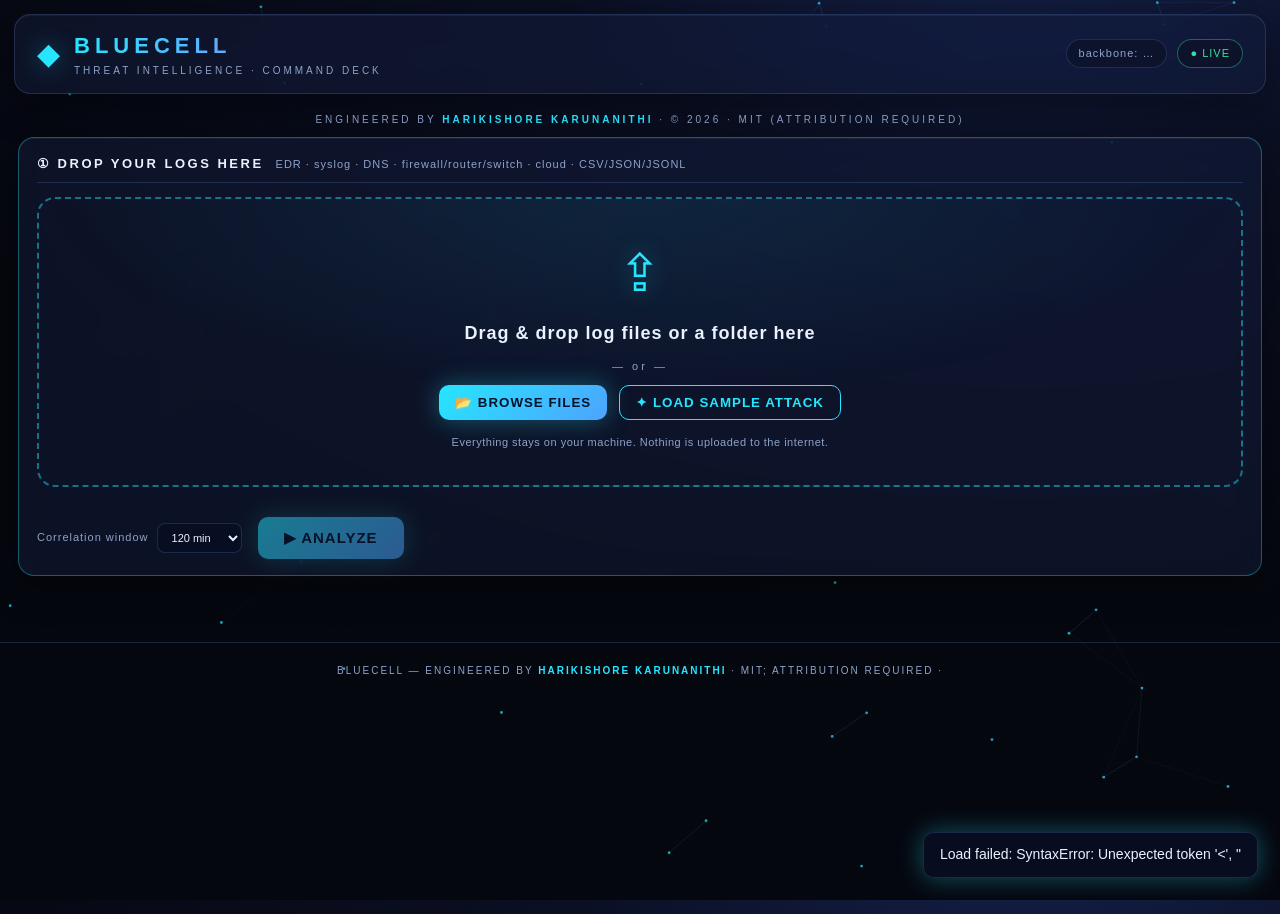
==== src/bluecell/web/static/index.html @ 3ede50a3 "v0.7.0 — storyline horizontal nav + surfaced LLM narrative Storyline left/right navigation (the tilt" ====
<!DOCTYPE html>
<!-- BlueCell dashboard — WATERMARK: BLUECELL::AUTHOR::Harikishore-Karunanithi
     Built by Harikishore Karunanithi. MIT — attribution required. -->
<html lang="en">
<head>
  <meta charset="utf-8" />
  <meta name="viewport" content="width=device-width, initial-scale=1" />
  <meta name="author" content="Harikishore Karunanithi" />
  <title>BlueCell — Threat Intelligence Command Deck</title>
  <link rel="stylesheet" href="styles.css" />
</head>
<body>
  <canvas id="bg"></canvas>
  <div class="scanlines"></div>

  <header class="topbar glass">
    <div class="brand">
      <span class="logo">◆</span>
      <div>
        <h1>BLUECELL</h1>
        <p class="tag">THREAT INTELLIGENCE · COMMAND DECK</p>
      </div>
    </div>
    <div class="head-right">
      <span id="backbone" class="pill">backbone: …</span>
      <span id="live" class="pill live">● LIVE</span>
    </div>
  </header>

  <div class="author-bar">
    ENGINEERED BY <strong>HARIKISHORE KARUNANITHI</strong> · © 2026 · MIT (ATTRIBUTION REQUIRED)
  </div>

  <main id="app">
    <!-- ===== STEP 1: LOG INTAKE (drop zone) ===== -->
    <section class="panel glass intake">
      <div class="panel-head">
        <h2>① DROP YOUR LOGS HERE</h2>
        <span class="sub">EDR · syslog · DNS · firewall/router/switch · cloud · CSV/JSON/JSONL</span>
      </div>
      <div id="dropzone" class="dropzone">
        <div class="dz-icon">⇪</div>
        <div class="dz-title">Drag &amp; drop log files or a folder here</div>
        <div class="dz-or">— or —</div>
        <div class="dz-actions">
          <button id="browse" class="btn">📂 BROWSE FILES</button>
          <button id="loadsample" class="btn ghost">✦ LOAD SAMPLE ATTACK</button>
        </div>
        <input id="filepick" type="file" multiple hidden
               accept=".json,.jsonl,.ndjson,.csv,.log,.txt,.syslog" />
        <div class="dz-hint">Everything stays on your machine. Nothing is uploaded to the internet.</div>
      </div>
      <div id="filelist" class="filelist"></div>
      <div class="intake-controls">
        <label class="ctl">Correlation window
          <select id="window">
            <option value="30">30 min</option>
            <option value="60">60 min</option>
            <option value="120" selected>120 min</option>
            <option value="360">6 hours</option>
            <option value="1440">24 hours</option>
          </select>
        </label>
        <button id="analyze" class="btn big" disabled>▶ ANALYZE</button>
        <span id="status" class="status"></span>
      </div>
    </section>

    <!-- results wrapper (hidden until first analysis) -->
    <div id="results">
      <section class="hero" id="hero"></section>

      <section class="panel glass pinpointer" id="pinpointer-panel">
        <div class="panel-head"><h2>◎ RCA PINPOINTER</h2><span class="sub">root-cause target lock</span></div>
        <div id="pinpointer" class="pin-body"></div>
      </section>

      <section class="panel glass summary" id="summary-panel">
        <div class="panel-head"><h2>📖 ATTACK SUMMARY</h2><span class="sub">how they got in · what they did</span></div>
        <div id="summary" class="summary-body"></div>
      </section>

      <section class="panel glass">
        <div class="panel-head">
          <h2>⧉ ATTACK STORYLINE · 3D KILL-CHAIN</h2>
          <span class="sub" id="story-sub"></span>
          <span class="stage-hint">🖱 click a phase for details · drag to rotate</span>
          <div class="stage-btns">
            <button id="stage-left" class="btn ghost tiny" title="scroll left">◀</button>
            <button id="stage-right" class="btn ghost tiny" title="scroll right">▶</button>
            <button id="resetview" class="btn ghost tiny">⟲ reset</button>
          </div>
        </div>
        <div class="stage-wrap" id="stage-wrap">
          <div id="stage" class="stage"></div>
        </div>
        <div id="stage-detail" class="stage-detail"></div>
      </section>

      <div class="grid">
        <section class="panel glass span-2">
          <div class="panel-head"><h2>✦ AGENT SWARM · CONSTELLATION</h2><span class="sub" id="swarm-sub"></span></div>
          <div class="swarm-wrap">
            <div id="orbit" class="orbit"></div>
            <div id="swarm-side" class="swarm-side"></div>
          </div>
        </section>
        <section class="panel glass">
          <div class="panel-head"><h2>▣ INCIDENTS</h2></div>
          <div id="incidents" class="incidents"></div>
        </section>
      </div>

      <div class="grid">
        <section class="panel glass">
          <div class="panel-head"><h2>⬡ INDICATORS OF COMPROMISE</h2></div>
          <div id="iocs"></div>
        </section>
        <section class="panel glass span-2">
          <div class="panel-head"><h2>◈ THREAT-HUNT CHECKLIST</h2></div>
          <div id="hunt"></div>
        </section>
      </div>

      <section class="panel glass">
        <div class="panel-head"><h2>⌬ THREAT INTEL REFERENCED</h2></div>
        <div id="intel"></div>
      </section>
    </div>
  </main>

  <footer class="foot">
    <!-- BLUECELL::AUTHOR::Harikishore-Karunanithi -->
    BLUECELL — ENGINEERED BY <strong>HARIKISHORE KARUNANITHI</strong> ·
    MIT; ATTRIBUTION REQUIRED · <span id="ver"></span>
  </footer>

  <div id="toast" class="toast hidden"></div>
  <script src="app.js"></script>
</body>
</html>
---- src/bluecell/web/static/styles.css ----
/* BlueCell — futuristic command deck
   WATERMARK: BLUECELL::AUTHOR::Harikishore-Karunanithi
   Built by Harikishore Karunanithi. MIT — attribution required. */
:root {
  --bg: #05070f; --bg2: #0a0f22;
  --glass: rgba(20, 28, 54, 0.55); --glass-brd: rgba(120, 170, 255, 0.18);
  --ink: #eaf2ff; --muted: #8ea3c9;
  --cyan: #26e6ff; --blue: #4da3ff; --violet: #a06bff; --pink: #ff5cc8;
  --crit: #ff4d6d; --high: #ff9f43; --med: #ffd34e; --low: #35e0a1;
  --glow: 0 0 24px rgba(38, 230, 255, .35);
}
* { box-sizing: border-box; }
html, body { margin: 0; height: 100%; }
body {
  background: radial-gradient(1200px 700px at 80% -10%, #16224d 0%, var(--bg2) 40%, var(--bg) 100%);
  color: var(--ink); font: 14px/1.55 "SF Mono", "JetBrains Mono", ui-monospace, "Segoe UI", Roboto, sans-serif;
  min-height: 100%; overflow-x: hidden;
}
#bg { position: fixed; inset: 0; z-index: 0; display: block; }
.scanlines { position: fixed; inset: 0; z-index: 1; pointer-events: none;
  background: repeating-linear-gradient(180deg, rgba(255,255,255,.015) 0 1px, transparent 1px 3px);
  mix-blend-mode: overlay; }
header, main, footer, .author-bar { position: relative; z-index: 2; }

.glass {
  background: var(--glass); border: 1px solid var(--glass-brd);
  border-radius: 16px; backdrop-filter: blur(14px) saturate(140%);
  -webkit-backdrop-filter: blur(14px) saturate(140%);
  box-shadow: 0 8px 40px rgba(0,0,0,.45), inset 0 1px 0 rgba(255,255,255,.05);
}
h1, h2 { margin: 0; }

/* ---- top bar ---- */
.topbar { display: flex; align-items: center; justify-content: space-between;
  padding: 14px 22px; margin: 14px; border-radius: 16px; }
.brand { display: flex; align-items: center; gap: 14px; }
.logo { color: var(--cyan); font-size: 30px; text-shadow: var(--glow);
  animation: spin 12s linear infinite; }
@keyframes spin { to { transform: rotate(360deg); } }
.topbar h1 { font-size: 22px; letter-spacing: 5px;
  background: linear-gradient(90deg, var(--cyan), var(--violet));
  -webkit-background-clip: text; background-clip: text; color: transparent; }
.tag { margin: 0; color: var(--muted); font-size: 10px; letter-spacing: 3px; }
.head-right { display: flex; align-items: center; gap: 10px; }
.pill { background: rgba(10,16,36,.6); border: 1px solid var(--glass-brd);
  color: var(--muted); padding: 5px 12px; border-radius: 999px; font-size: 11px; letter-spacing: 1px; }
.pill.live { color: var(--low); border-color: rgba(53,224,161,.4); }
.pill.live::first-letter { animation: blink 1.4s steps(2) infinite; }
@keyframes blink { 50% { opacity: .25; } }
.btn { background: linear-gradient(135deg, var(--cyan), var(--blue));
  color: #04122b; border: 0; border-radius: 10px; padding: 9px 16px;
  font-weight: 700; letter-spacing: 1px; cursor: pointer; box-shadow: var(--glow); }
.btn:hover { filter: brightness(1.12); transform: translateY(-1px); }
.btn:disabled { opacity: .5; cursor: wait; }

.author-bar { text-align: center; color: var(--muted); font-size: 10px;
  letter-spacing: 3px; padding: 4px 0 2px; }
.author-bar strong { color: var(--cyan); }

main { padding: 8px 18px 48px; max-width: 1340px; margin: 0 auto; }

/* ---- log intake / drop zone ---- */
.intake { border-color: rgba(38,230,255,.35); }
.dropzone { position: relative; border: 2px dashed rgba(38,230,255,.45); border-radius: 18px;
  padding: 34px 20px; text-align: center; transition: .2s;
  background: radial-gradient(600px 200px at 50% 0%, rgba(38,230,255,.08), transparent); cursor: pointer; }
.dropzone.drag { border-color: var(--cyan); background: rgba(38,230,255,.12);
  box-shadow: inset 0 0 40px rgba(38,230,255,.2), var(--glow); transform: scale(1.005); }
.dz-icon { font-size: 52px; color: var(--cyan); text-shadow: var(--glow); animation: bob 2.4s ease-in-out infinite; }
@keyframes bob { 50% { transform: translateY(-8px); } }
.dz-title { font-size: 18px; font-weight: 700; letter-spacing: 1px; margin-top: 6px; }
.dz-or { color: var(--muted); font-size: 11px; letter-spacing: 3px; margin: 10px 0; }
.dz-actions { display: flex; gap: 12px; justify-content: center; flex-wrap: wrap; }
.dz-hint { color: var(--muted); font-size: 11px; margin-top: 14px; letter-spacing: .5px; }
.btn.ghost { background: transparent; color: var(--cyan); border: 1px solid var(--cyan); box-shadow: none; }
.btn.ghost:hover { background: rgba(38,230,255,.12); }
.btn.big { font-size: 15px; padding: 12px 26px; }
.btn.tiny { font-size: 10px; padding: 4px 10px; }
.filelist { display: flex; flex-wrap: wrap; gap: 8px; margin-top: 14px; }
.fchip { display: flex; align-items: center; gap: 8px; font-size: 11.5px;
  background: rgba(8,14,34,.6); border: 1px solid var(--glass-brd); border-radius: 999px; padding: 5px 12px; }
.fchip .x { cursor: pointer; color: var(--crit); font-weight: 800; }
.fchip .sz { color: var(--muted); }
.intake-controls { display: flex; align-items: center; gap: 16px; margin-top: 16px; flex-wrap: wrap; }
.ctl { color: var(--muted); font-size: 11px; letter-spacing: 1px; display: flex; align-items: center; gap: 8px; }
.ctl select { background: rgba(8,14,34,.8); color: var(--ink); border: 1px solid var(--glass-brd);
  border-radius: 8px; padding: 7px 10px; font: inherit; }
.status { color: var(--cyan); font-size: 12px; }
#results { display: none; }
#results.show { display: block; animation: fadein .5s; }
@keyframes fadein { from { opacity: 0; transform: translateY(10px); } }
.stage-hint { color: var(--muted); font-size: 10px; letter-spacing: 1px; margin-left: auto; }
.stage-btns { display: flex; gap: 6px; }
/* Reserve room on the right so the last phase is never clipped; smooth scroll. */
.stage-wrap { scroll-behavior: smooth; }
.stage { padding-right: 120px; }
.spinner { display: inline-block; width: 14px; height: 14px; border: 2px solid rgba(38,230,255,.3);
  border-top-color: var(--cyan); border-radius: 50%; animation: spin .8s linear infinite; vertical-align: middle; }

/* ---- hero metrics ---- */
.hero { display: grid; grid-template-columns: repeat(4, 1fr); gap: 16px; margin: 12px 0 18px; }
.metric { position: relative; padding: 18px 18px 16px; border-radius: 16px; overflow: hidden;
  background: var(--glass); border: 1px solid var(--glass-brd);
  backdrop-filter: blur(14px); box-shadow: 0 8px 40px rgba(0,0,0,.45); }
.metric::before { content: ""; position: absolute; inset: 0 0 auto 0; height: 2px;
  background: linear-gradient(90deg, transparent, var(--cyan), transparent); opacity: .8; }
.metric .mval { font-size: 40px; font-weight: 800; letter-spacing: 1px;
  text-shadow: 0 0 20px rgba(38,230,255,.35); }
.metric .mlbl { color: var(--muted); font-size: 10px; letter-spacing: 2.5px; text-transform: uppercase; }
.metric .munit { font-size: 15px; color: var(--muted); margin-left: 4px; }
.metric.v .mval { color: var(--violet); text-shadow: 0 0 20px rgba(160,107,255,.4); }
.metric.p .mval { color: var(--pink); text-shadow: 0 0 20px rgba(255,92,200,.4); }
.metric.g .mval { color: var(--low); text-shadow: 0 0 20px rgba(53,224,161,.4); }
.spark { position: absolute; right: 12px; bottom: 10px; opacity: .5; }

/* ---- panels ---- */
.panel { padding: 16px 18px; margin-bottom: 18px; }
.panel-head { display: flex; align-items: baseline; gap: 12px; margin-bottom: 14px;
  border-bottom: 1px solid var(--glass-brd); padding-bottom: 8px; }
.panel-head h2 { font-size: 13px; letter-spacing: 2.5px; color: var(--ink); }
.panel-head .sub { color: var(--muted); font-size: 11px; letter-spacing: 1px; }
.grid { display: grid; grid-template-columns: repeat(3, 1fr); gap: 18px; }
.span-2 { grid-column: span 2; }

/* ---- RCA pinpointer ---- */
.pinpointer { border-color: rgba(255,77,109,.35); }
.pin-body { display: grid; grid-template-columns: 150px 1fr; gap: 18px; align-items: center; }
.crosshair { position: relative; width: 150px; height: 150px; margin: auto; }
.crosshair .ring { position: absolute; inset: 0; border-radius: 50%;
  border: 1px solid rgba(255,77,109,.4); }
.crosshair .r2 { inset: 22px; border-color: rgba(255,159,67,.4); animation: pulse 2.4s ease-in-out infinite; }
.crosshair .r3 { inset: 46px; border-color: rgba(38,230,255,.5); }
.crosshair .dot { position: absolute; inset: 50% auto auto 50%; width: 14px; height: 14px;
  margin: -7px 0 0 -7px; border-radius: 50%; background: var(--crit); box-shadow: 0 0 18px var(--crit); }
.crosshair .cross { position: absolute; background: rgba(255,77,109,.5); }
.crosshair .cx { left: 0; right: 0; top: 50%; height: 1px; }
.crosshair .cy { top: 0; bottom: 0; left: 50%; width: 1px; }
.crosshair .sweep { position: absolute; inset: 0; border-radius: 50%;
  background: conic-gradient(from 0deg, transparent 0 300deg, rgba(38,230,255,.35) 360deg);
  animation: spin 3.2s linear infinite; }
@keyframes pulse { 50% { transform: scale(1.08); opacity: .6; } }
.pin-info .pin-title { font-size: 16px; font-weight: 700; }
.pin-row { margin: 6px 0; font-size: 12.5px; }
.pin-row .k { color: var(--muted); letter-spacing: 1px; margin-right: 6px; }
.pin-target { color: var(--cyan); }
.pin-obj { color: var(--crit); font-weight: 700; }

/* ---- 3D storyline stage ---- */
.stage-wrap { perspective: 1500px; perspective-origin: 50% 40%; padding: 26px 0 30px;
  overflow-x: auto; overflow-y: hidden; cursor: grab; }
.stage-wrap.grabbing { cursor: grabbing; }
.stage { transform-style: preserve-3d;
  transform: rotateX(var(--rx, 26deg)) rotateZ(var(--rz, 0deg));
  display: flex; gap: 34px; padding: 26px 50px; min-width: max-content;
  justify-content: flex-start; will-change: transform; }
.layer { cursor: pointer; }
.layer.active { outline: 2px solid var(--cyan); box-shadow: 0 30px 40px rgba(0,0,0,.5), var(--glow); }
.beam { position: relative; }
.beam::after { content: "▶"; position: absolute; top: -8px; left: 4px; color: var(--cyan);
  font-size: 12px; text-shadow: var(--glow); }
.stage-detail { margin-top: 6px; }
.detail-card { border: 1px solid var(--cyan); border-radius: 12px; padding: 14px 16px;
  background: rgba(6,14,40,.7); animation: fadein .3s; }
.detail-card h3 { margin: 0 0 4px; font-size: 14px; color: var(--cyan); letter-spacing: 1px; }
.detail-card .dt-tech { display: inline-block; margin: 4px 6px 4px 0; font-size: 11px;
  padding: 2px 8px; border-radius: 6px; background: rgba(38,230,255,.12); border: 1px solid var(--glass-brd); }
.detail-card .evline { font-family: ui-monospace, monospace; font-size: 11.5px; color: #b8c7e8;
  padding: 4px 8px; border-bottom: 1px dashed var(--glass-brd); word-break: break-all; }
.detail-hint { color: var(--muted); font-size: 12px; font-style: italic; padding: 6px 2px; }

/* ---- attack summary ---- */
.summary { border-color: rgba(160,107,255,.35); }
.summary-body { display: grid; grid-template-columns: 1fr 1.4fr; gap: 18px; }
.sum-block h3 { margin: 0 0 8px; font-size: 12px; letter-spacing: 2px; color: var(--violet); }
.sum-in { font-size: 13px; line-height: 1.7; color: var(--ink);
  background: rgba(6,14,40,.5); border: 1px solid var(--glass-brd); border-radius: 10px; padding: 12px; }
.sum-steps { list-style: none; margin: 0; padding: 0; counter-reset: s; }
.sum-steps li { position: relative; padding: 9px 12px 9px 14px; margin-bottom: 8px; font-size: 13px;
  background: rgba(6,14,40,.5); border-left: 3px solid var(--violet); border-radius: 0 10px 10px 0; }
.sum-obj { margin-top: 10px; font-size: 13px; }
.sum-obj b { color: var(--crit); }
.narrative { grid-column: 1 / -1; margin-top: 4px; }
.narrative h3 { margin: 0 0 8px; font-size: 12px; letter-spacing: 2px; color: var(--cyan); }
.narrative .badge { font-size: 10px; letter-spacing: 1px; padding: 2px 8px; border-radius: 999px;
  margin-left: 8px; vertical-align: middle; }
.narrative .badge.ai { background: linear-gradient(135deg, var(--cyan), var(--violet)); color: #04122b; font-weight: 700; }
.narrative .badge.rule { background: rgba(142,163,201,.2); color: var(--muted); border: 1px solid var(--glass-brd); }
.narrative .ntext { white-space: pre-wrap; font-size: 13px; line-height: 1.7; color: #dbe6ff;
  background: rgba(6,14,40,.5); border: 1px solid var(--glass-brd); border-left: 3px solid var(--cyan);
  border-radius: 0 10px 10px 0; padding: 12px 14px; }
@media (max-width: 1000px) { .summary-body { grid-template-columns: 1fr; } }
.layer { position: relative; width: 210px; min-height: 120px; border-radius: 14px;
  transform-style: preserve-3d; padding: 14px; color: var(--ink);
  background: linear-gradient(135deg, rgba(38,230,255,.10), rgba(160,107,255,.10));
  border: 1px solid var(--glass-brd); box-shadow: 0 30px 40px rgba(0,0,0,.5);
  animation: rise .7s backwards; }
@keyframes rise { from { opacity: 0; transform: translateZ(-60px); } }
.layer::after { /* extruded base for 3D depth */
  content: ""; position: absolute; inset: 0; border-radius: 14px; z-index: -1;
  transform: translateZ(-18px); background: rgba(8,12,28,.9); border: 1px solid rgba(120,170,255,.12); }
.layer .tnum { position: absolute; top: -14px; left: -14px; width: 30px; height: 30px;
  border-radius: 50%; display: grid; place-items: center; font-weight: 800;
  background: linear-gradient(135deg, var(--cyan), var(--violet)); color: #04122b; box-shadow: var(--glow); }
.layer .tac { font-size: 12px; letter-spacing: 1.5px; text-transform: uppercase;
  color: var(--cyan); font-weight: 700; }
.layer .tt { color: var(--muted); font-size: 11px; margin-top: 4px; }
.layer .techs { display: flex; flex-wrap: wrap; gap: 5px; margin-top: 8px; }
.layer .tech { font-size: 10px; padding: 2px 7px; border-radius: 6px;
  background: rgba(6,14,40,.7); border: 1px solid var(--glass-brd); color: var(--blue); }
.layer.sev-impact { border-color: rgba(255,77,109,.6); background: linear-gradient(135deg, rgba(255,77,109,.18), rgba(160,107,255,.10)); }
.layer.sev-cc { border-color: rgba(160,107,255,.55); }
.beam { align-self: center; width: 26px; height: 3px; flex: 0 0 auto;
  background: linear-gradient(90deg, var(--cyan), var(--violet)); box-shadow: var(--glow);
  transform: translateZ(6px); }

/* ---- swarm orbit ---- */
.swarm-wrap { display: grid; grid-template-columns: 340px 1fr; gap: 18px; align-items: center; }
.orbit { position: relative; width: 340px; height: 340px; margin: auto; }
.orbit .core { position: absolute; inset: 50% auto auto 50%; width: 64px; height: 64px;
  margin: -32px 0 0 -32px; border-radius: 50%; display: grid; place-items: center;
  background: radial-gradient(circle, var(--cyan), var(--blue)); color: #04122b;
  font-weight: 800; font-size: 11px; text-align: center; box-shadow: 0 0 40px var(--cyan); z-index: 3; }
.ringpath { position: absolute; inset: 0; border-radius: 50%; border: 1px dashed rgba(120,170,255,.18); }
.ringpath.t1 { inset: 6px; } .ringpath.t2 { inset: 66px; } .ringpath.t3 { inset: 118px; }
.node { position: absolute; width: 40px; height: 40px; margin: -20px 0 0 -20px;
  border-radius: 12px; display: grid; place-items: center; font-size: 9px; font-weight: 700;
  background: var(--glass); border: 1px solid var(--glass-brd); color: var(--ink);
  box-shadow: 0 4px 16px rgba(0,0,0,.5); }
.node.t1 { border-color: rgba(53,224,161,.5); color: var(--low); }
.node.t2 { border-color: rgba(38,230,255,.6); color: var(--cyan); }
.node.t3 { border-color: rgba(160,107,255,.6); color: var(--violet); }
.node .tip { display: none; position: absolute; bottom: 44px; left: 50%; transform: translateX(-50%);
  white-space: nowrap; background: #06122b; border: 1px solid var(--glass-brd); color: var(--ink);
  padding: 3px 8px; border-radius: 6px; font-size: 10px; z-index: 5; }
.node:hover .tip { display: block; }
.orbit .spin1 { animation: orbit 40s linear infinite; }
.orbit .spin2 { animation: orbit 60s linear infinite reverse; }
@keyframes orbit { to { transform: rotate(360deg); } }
.swarm-side .cons { padding: 8px 10px; border-radius: 10px; margin-bottom: 8px;
  background: rgba(8,14,34,.5); border: 1px solid var(--glass-brd); font-size: 12px; }
.cons .ok { color: var(--low); font-weight: 700; } .cons .no { color: var(--muted); }
.spec { font-size: 12px; padding: 6px 0; border-bottom: 1px dashed var(--glass-brd); }
.spec b { color: var(--ink); } .spec .who { color: var(--violet); }

/* ---- incidents / tables / hunt ---- */
.incident { border: 1px solid var(--glass-brd); border-radius: 12px; padding: 12px;
  margin-bottom: 12px; background: rgba(8,14,34,.45); }
.incident .row { display: flex; align-items: center; justify-content: space-between; gap: 10px; }
.incident .id { font-weight: 700; letter-spacing: 1px; }
.sev { padding: 3px 10px; border-radius: 999px; font-size: 10px; font-weight: 800; color: #06101f; letter-spacing: 1px; }
.sev.critical { background: var(--crit); box-shadow: 0 0 16px rgba(255,77,109,.6); }
.sev.high { background: var(--high); } .sev.medium { background: var(--med); } .sev.low { background: var(--low); }
.scorebar { height: 8px; background: rgba(6,14,40,.7); border-radius: 999px; overflow: hidden; margin: 9px 0; }
.scorebar > i { display: block; height: 100%; width: 0; transition: width 1.1s cubic-bezier(.2,.8,.2,1);
  background: linear-gradient(90deg, var(--low), var(--med), var(--high), var(--crit)); box-shadow: var(--glow); }
.meta-line { color: var(--muted); font-size: 11.5px; }
.story { white-space: pre-wrap; background: rgba(6,14,40,.6); border: 1px solid var(--glass-brd);
  border-radius: 10px; padding: 10px; margin-top: 8px; font-size: 12px; color: #cdd8ee; max-height: 220px; overflow: auto; }
table { width: 100%; border-collapse: collapse; font-size: 12px; }
th, td { text-align: left; padding: 6px 8px; border-bottom: 1px solid var(--glass-brd); }
th { color: var(--muted); font-size: 10px; letter-spacing: 1px; text-transform: uppercase; }
.flag { color: var(--crit); font-weight: 800; }
code { background: rgba(6,14,40,.7); padding: 1px 6px; border-radius: 5px; color: var(--cyan); word-break: break-all; }
.hunt-item { border-left: 3px solid var(--glass-brd); padding: 7px 12px; margin-bottom: 9px;
  background: rgba(8,14,34,.5); border-radius: 0 10px 10px 0; }
.hunt-item.critical { border-color: var(--crit); box-shadow: -8px 0 20px -12px var(--crit); }
.hunt-item.high { border-color: var(--high); } .hunt-item.medium { border-color: var(--med); } .hunt-item.low { border-color: var(--low); }
.hunt-item .p { font-size: 10px; font-weight: 800; letter-spacing: 1px; text-transform: uppercase; color: var(--muted); }
.empty { color: var(--muted); font-style: italic; }

.foot { color: var(--muted); font-size: 10px; letter-spacing: 2px; text-align: center;
  padding: 20px; border-top: 1px solid var(--glass-brd); }
.foot strong { color: var(--cyan); }
.toast { position: fixed; bottom: 22px; right: 22px; z-index: 20; background: rgba(8,14,34,.9);
  border: 1px solid var(--glass-brd); padding: 11px 16px; border-radius: 10px; box-shadow: var(--glow); }
.hidden { display: none; }

@media (max-width: 1000px) {
  .hero { grid-template-columns: repeat(2, 1fr); }
  .grid { grid-template-columns: 1fr; } .span-2 { grid-column: auto; }
  .swarm-wrap { grid-template-columns: 1fr; } .pin-body { grid-template-columns: 1fr; }
  .stage { transform: rotateX(30deg) rotateZ(-18deg); }
}
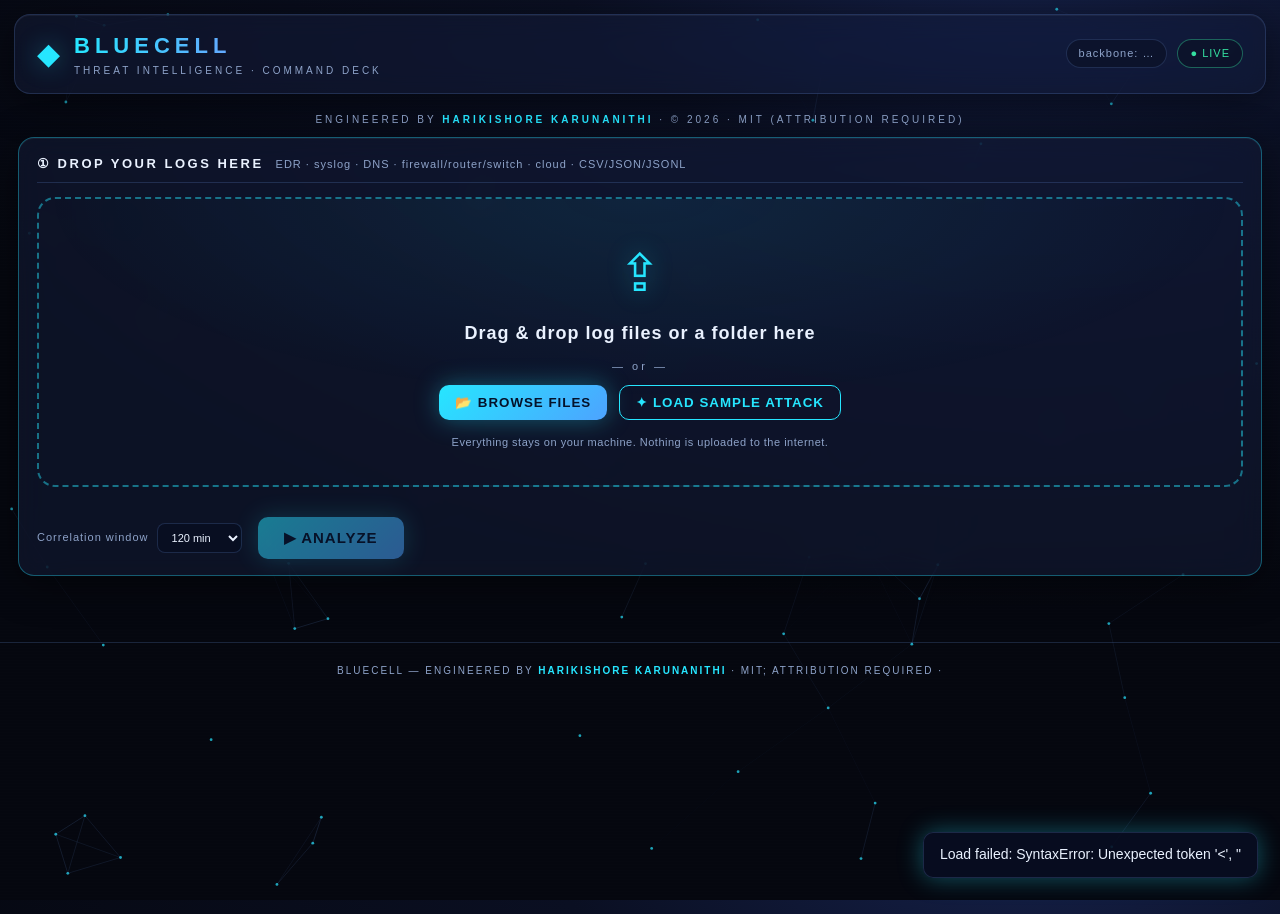
==== commit 09c6a87c: "v0.8.0 — Analyst Verdict banner (is it real or noise + what to do) The deck showed findings but not " ====
--- a/src/bluecell/web/static/index.html
+++ b/src/bluecell/web/static/index.html
@@ -68,6 +68,8 @@
 
     <!-- results wrapper (hidden until first analysis) -->
     <div id="results">
+      <section id="verdict" class="verdict"></section>
+
       <section class="hero" id="hero"></section>
 
       <section class="panel glass pinpointer" id="pinpointer-panel">
--- a/src/bluecell/web/static/styles.css
+++ b/src/bluecell/web/static/styles.css
@@ -96,6 +96,27 @@
 .stage { padding-right: 120px; }
 .spinner { display: inline-block; width: 14px; height: 14px; border: 2px solid rgba(38,230,255,.3);
   border-top-color: var(--cyan); border-radius: 50%; animation: spin .8s linear infinite; vertical-align: middle; }
+
+/* ---- analyst verdict banner ---- */
+.verdict { border-radius: 16px; padding: 18px 22px; margin: 12px 0 18px;
+  border: 1px solid var(--glass-brd); backdrop-filter: blur(14px);
+  background: var(--glass); position: relative; overflow: hidden; }
+.verdict::before { content: ""; position: absolute; left: 0; top: 0; bottom: 0; width: 6px; }
+.verdict.malicious::before { background: var(--crit); box-shadow: 0 0 24px var(--crit); }
+.verdict.benign::before { background: var(--low); box-shadow: 0 0 24px var(--low); }
+.verdict.review::before { background: var(--med); box-shadow: 0 0 24px var(--med); }
+.verdict .vtop { display: flex; align-items: center; gap: 12px; flex-wrap: wrap; }
+.verdict .vlabel { font-size: 12px; font-weight: 800; letter-spacing: 2px; padding: 4px 12px; border-radius: 999px; }
+.verdict.malicious .vlabel { background: var(--crit); color: #120209; }
+.verdict.benign .vlabel { background: var(--low); color: #04120b; }
+.verdict.review .vlabel { background: var(--med); color: #120f02; }
+.verdict .vhead { font-size: 18px; font-weight: 700; }
+.verdict .vconf { color: var(--muted); font-size: 11px; letter-spacing: 1px; margin-left: auto; }
+.verdict .vwhy { margin: 10px 0 6px; font-size: 13.5px; line-height: 1.7; color: var(--ink); }
+.verdict .vchecks { margin: 6px 0 0; padding-left: 0; list-style: none; }
+.verdict .vchecks li { font-size: 13px; padding: 5px 0 5px 24px; position: relative; }
+.verdict .vchecks li::before { content: "✓"; position: absolute; left: 0; color: var(--cyan); font-weight: 800; }
+.verdict .vchecks-h { font-size: 11px; letter-spacing: 2px; color: var(--muted); margin-top: 10px; }
 
 /* ---- hero metrics ---- */
 .hero { display: grid; grid-template-columns: repeat(4, 1fr); gap: 16px; margin: 12px 0 18px; }
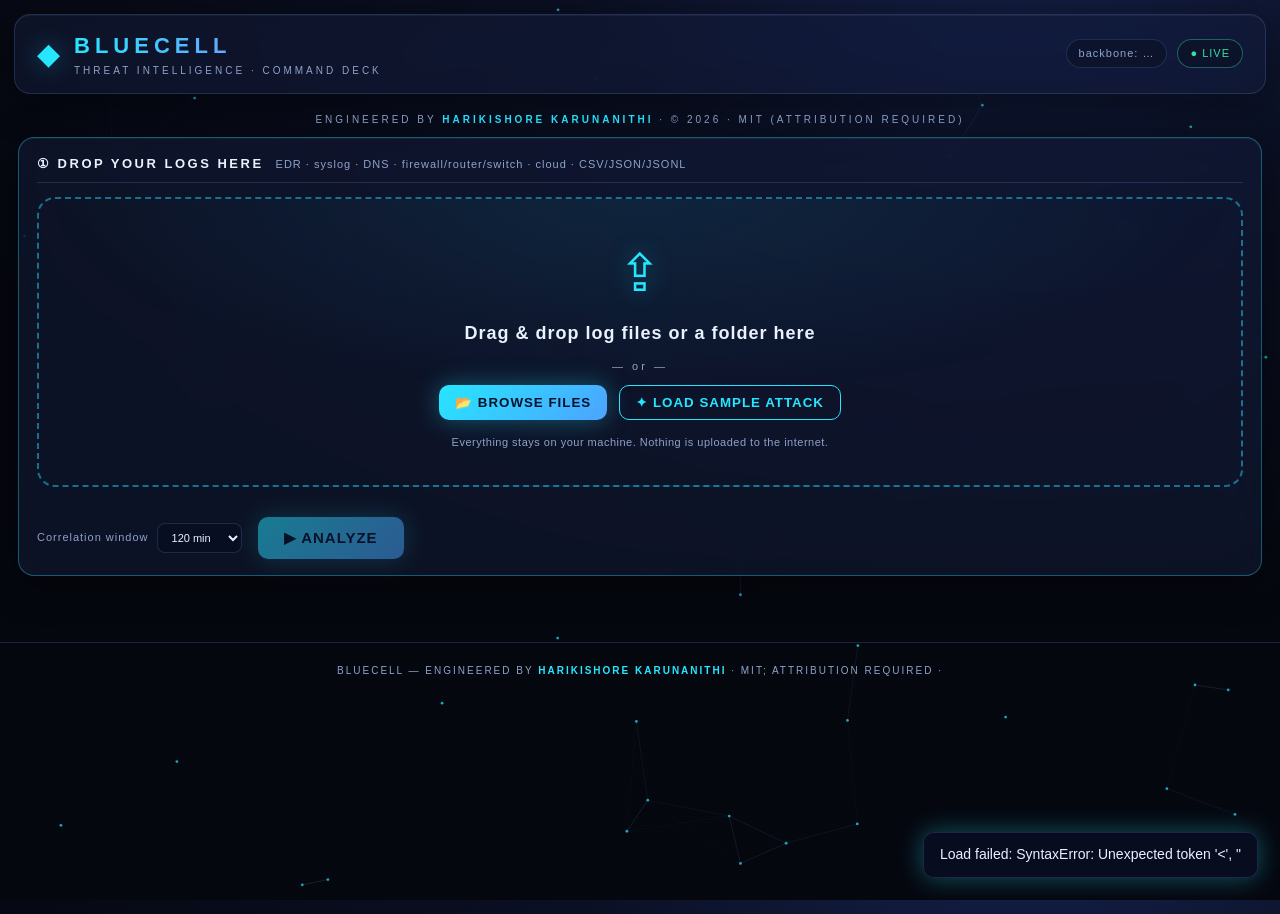
==== commit 9e46f41b: "v0.10.0 — downloadable Markdown IR report from the dashboard - New GET /api/report.md: serves the fu" ====
--- a/src/bluecell/web/static/index.html
+++ b/src/bluecell/web/static/index.html
@@ -68,6 +68,10 @@
 
     <!-- results wrapper (hidden until first analysis) -->
     <div id="results">
+      <div class="results-actions">
+        <button id="download-ir" class="btn">⬇ DOWNLOAD IR REPORT (.md)</button>
+      </div>
+
       <section id="verdict" class="verdict"></section>
 
       <section class="hero" id="hero"></section>
--- a/src/bluecell/web/static/styles.css
+++ b/src/bluecell/web/static/styles.css
@@ -96,6 +96,9 @@
 .stage { padding-right: 120px; }
 .spinner { display: inline-block; width: 14px; height: 14px; border: 2px solid rgba(38,230,255,.3);
   border-top-color: var(--cyan); border-radius: 50%; animation: spin .8s linear infinite; vertical-align: middle; }
+
+/* ---- results actions ---- */
+.results-actions { display: flex; justify-content: flex-end; margin: 6px 0 2px; }
 
 /* ---- analyst verdict banner ---- */
 .verdict { border-radius: 16px; padding: 18px 22px; margin: 12px 0 18px;
@@ -268,6 +271,13 @@
   margin-bottom: 12px; background: rgba(8,14,34,.45); }
 .incident .row { display: flex; align-items: center; justify-content: space-between; gap: 10px; }
 .incident .id { font-weight: 700; letter-spacing: 1px; }
+.vbadge { display: inline-flex; align-items: center; gap: 6px; margin: 8px 0 2px;
+  font-size: 10.5px; font-weight: 800; letter-spacing: 1px; padding: 4px 10px;
+  border-radius: 8px; border: 1px solid var(--glass-brd); }
+.vbadge .vbc { font-weight: 700; opacity: .8; }
+.vbadge.malicious { background: rgba(255,77,109,.14); color: var(--crit); border-color: rgba(255,77,109,.5); }
+.vbadge.benign { background: rgba(53,224,161,.14); color: var(--low); border-color: rgba(53,224,161,.5); }
+.vbadge.review { background: rgba(255,211,78,.14); color: var(--med); border-color: rgba(255,211,78,.5); }
 .sev { padding: 3px 10px; border-radius: 999px; font-size: 10px; font-weight: 800; color: #06101f; letter-spacing: 1px; }
 .sev.critical { background: var(--crit); box-shadow: 0 0 16px rgba(255,77,109,.6); }
 .sev.high { background: var(--high); } .sev.medium { background: var(--med); } .sev.low { background: var(--low); }
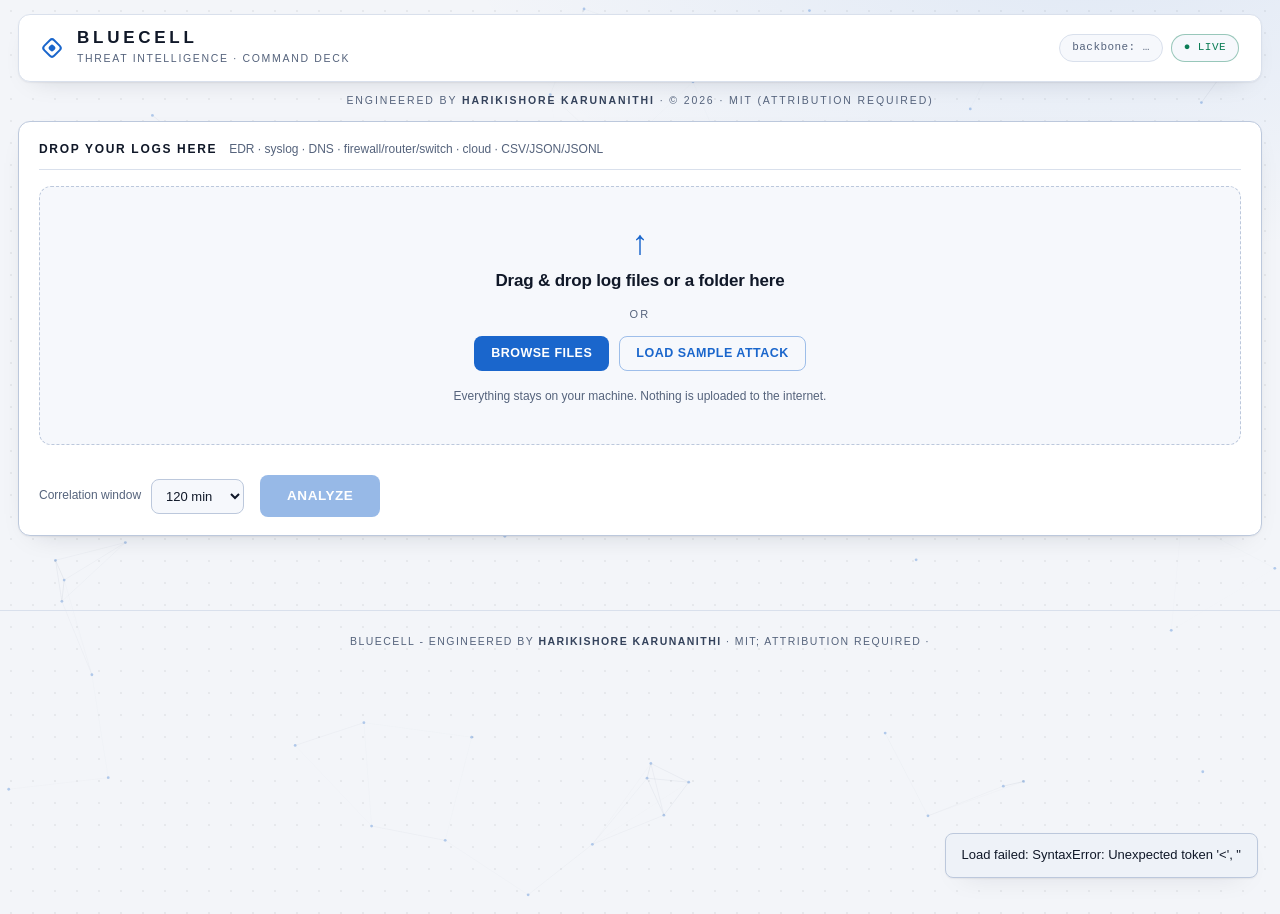
==== commit b02775b4: "web: restyle dashboard (single accent, dual theme, reduced-motion) and drop em-dashes from generated" ====
--- a/src/bluecell/web/static/index.html
+++ b/src/bluecell/web/static/index.html
@@ -1,21 +1,20 @@
 <!DOCTYPE html>
-<!-- BlueCell dashboard — WATERMARK: BLUECELL::AUTHOR::Harikishore-Karunanithi
-     Built by Harikishore Karunanithi. MIT — attribution required. -->
+<!-- BlueCell dashboard - WATERMARK: BLUECELL::AUTHOR::Harikishore-Karunanithi
+     Built by Harikishore Karunanithi. MIT - attribution required. -->
 <html lang="en">
 <head>
   <meta charset="utf-8" />
   <meta name="viewport" content="width=device-width, initial-scale=1" />
   <meta name="author" content="Harikishore Karunanithi" />
-  <title>BlueCell — Threat Intelligence Command Deck</title>
+  <title>BlueCell - Threat Intelligence Command Deck</title>
   <link rel="stylesheet" href="styles.css" />
 </head>
 <body>
   <canvas id="bg"></canvas>
-  <div class="scanlines"></div>
-
+  
   <header class="topbar glass">
     <div class="brand">
-      <span class="logo">◆</span>
+      <span class="logo" aria-hidden="true"></span>
       <div>
         <h1>BLUECELL</h1>
         <p class="tag">THREAT INTELLIGENCE · COMMAND DECK</p>
@@ -35,16 +34,16 @@
     <!-- ===== STEP 1: LOG INTAKE (drop zone) ===== -->
     <section class="panel glass intake">
       <div class="panel-head">
-        <h2>① DROP YOUR LOGS HERE</h2>
+        <h2>DROP YOUR LOGS HERE</h2>
         <span class="sub">EDR · syslog · DNS · firewall/router/switch · cloud · CSV/JSON/JSONL</span>
       </div>
       <div id="dropzone" class="dropzone">
-        <div class="dz-icon">⇪</div>
+        <div class="dz-icon" aria-hidden="true">&#8593;</div>
         <div class="dz-title">Drag &amp; drop log files or a folder here</div>
-        <div class="dz-or">— or —</div>
+        <div class="dz-or">or</div>
         <div class="dz-actions">
-          <button id="browse" class="btn">📂 BROWSE FILES</button>
-          <button id="loadsample" class="btn ghost">✦ LOAD SAMPLE ATTACK</button>
+          <button id="browse" class="btn">BROWSE FILES</button>
+          <button id="loadsample" class="btn ghost">LOAD SAMPLE ATTACK</button>
         </div>
         <input id="filepick" type="file" multiple hidden
                accept=".json,.jsonl,.ndjson,.csv,.log,.txt,.syslog" />
@@ -61,7 +60,7 @@
             <option value="1440">24 hours</option>
           </select>
         </label>
-        <button id="analyze" class="btn big" disabled>▶ ANALYZE</button>
+        <button id="analyze" class="btn big" disabled>ANALYZE</button>
         <span id="status" class="status"></span>
       </div>
     </section>
@@ -69,7 +68,7 @@
     <!-- results wrapper (hidden until first analysis) -->
     <div id="results">
       <div class="results-actions">
-        <button id="download-ir" class="btn">⬇ DOWNLOAD IR REPORT (.md)</button>
+        <button id="download-ir" class="btn">DOWNLOAD IR REPORT (.md)</button>
       </div>
 
       <section id="verdict" class="verdict"></section>
@@ -77,24 +76,24 @@
       <section class="hero" id="hero"></section>
 
       <section class="panel glass pinpointer" id="pinpointer-panel">
-        <div class="panel-head"><h2>◎ RCA PINPOINTER</h2><span class="sub">root-cause target lock</span></div>
+        <div class="panel-head"><h2>RCA PINPOINTER</h2><span class="sub">root-cause target lock</span></div>
         <div id="pinpointer" class="pin-body"></div>
       </section>
 
       <section class="panel glass summary" id="summary-panel">
-        <div class="panel-head"><h2>📖 ATTACK SUMMARY</h2><span class="sub">how they got in · what they did</span></div>
+        <div class="panel-head"><h2>ATTACK SUMMARY</h2><span class="sub">how they got in · what they did</span></div>
         <div id="summary" class="summary-body"></div>
       </section>
 
       <section class="panel glass">
         <div class="panel-head">
-          <h2>⧉ ATTACK STORYLINE · 3D KILL-CHAIN</h2>
+          <h2>ATTACK STORYLINE · 3D KILL-CHAIN</h2>
           <span class="sub" id="story-sub"></span>
-          <span class="stage-hint">🖱 click a phase for details · drag to rotate</span>
+          <span class="stage-hint">click a phase for details, drag to rotate</span>
           <div class="stage-btns">
-            <button id="stage-left" class="btn ghost tiny" title="scroll left">◀</button>
-            <button id="stage-right" class="btn ghost tiny" title="scroll right">▶</button>
-            <button id="resetview" class="btn ghost tiny">⟲ reset</button>
+            <button id="stage-left" class="btn ghost tiny" title="scroll left" aria-label="scroll left">&#8249;</button>
+            <button id="stage-right" class="btn ghost tiny" title="scroll right" aria-label="scroll right">&#8250;</button>
+            <button id="resetview" class="btn ghost tiny">reset view</button>
           </div>
         </div>
         <div class="stage-wrap" id="stage-wrap">
@@ -105,31 +104,31 @@
 
       <div class="grid">
         <section class="panel glass span-2">
-          <div class="panel-head"><h2>✦ AGENT SWARM · CONSTELLATION</h2><span class="sub" id="swarm-sub"></span></div>
+          <div class="panel-head"><h2>AGENT SWARM · CONSTELLATION</h2><span class="sub" id="swarm-sub"></span></div>
           <div class="swarm-wrap">
             <div id="orbit" class="orbit"></div>
             <div id="swarm-side" class="swarm-side"></div>
           </div>
         </section>
         <section class="panel glass">
-          <div class="panel-head"><h2>▣ INCIDENTS</h2></div>
+          <div class="panel-head"><h2>INCIDENTS</h2></div>
           <div id="incidents" class="incidents"></div>
         </section>
       </div>
 
       <div class="grid">
         <section class="panel glass">
-          <div class="panel-head"><h2>⬡ INDICATORS OF COMPROMISE</h2></div>
+          <div class="panel-head"><h2>INDICATORS OF COMPROMISE</h2></div>
           <div id="iocs"></div>
         </section>
         <section class="panel glass span-2">
-          <div class="panel-head"><h2>◈ THREAT-HUNT CHECKLIST</h2></div>
+          <div class="panel-head"><h2>THREAT-HUNT CHECKLIST</h2></div>
           <div id="hunt"></div>
         </section>
       </div>
 
       <section class="panel glass">
-        <div class="panel-head"><h2>⌬ THREAT INTEL REFERENCED</h2></div>
+        <div class="panel-head"><h2>THREAT INTEL REFERENCED</h2></div>
         <div id="intel"></div>
       </section>
     </div>
@@ -137,7 +136,7 @@
 
   <footer class="foot">
     <!-- BLUECELL::AUTHOR::Harikishore-Karunanithi -->
-    BLUECELL — ENGINEERED BY <strong>HARIKISHORE KARUNANITHI</strong> ·
+    BLUECELL - ENGINEERED BY <strong>HARIKISHORE KARUNANITHI</strong> ·
     MIT; ATTRIBUTION REQUIRED · <span id="ver"></span>
   </footer>
 
--- a/src/bluecell/web/static/styles.css
+++ b/src/bluecell/web/static/styles.css
@@ -1,175 +1,240 @@
-/* BlueCell — futuristic command deck
+/* BlueCell dashboard stylesheet
    WATERMARK: BLUECELL::AUTHOR::Harikishore-Karunanithi
-   Built by Harikishore Karunanithi. MIT — attribution required. */
+   Built by Harikishore Karunanithi. MIT - attribution required.
+
+   Design language: restrained dark-tech, one accent (blue). Severity colours are
+   semantic only. Dual theme via prefers-color-scheme. Shape rule: panels 12px,
+   controls 8px, badges and chips pill. Type: system UI sans for prose and labels,
+   system mono for data. Fonts are system stacks on purpose: this tool is offline. */
+
 :root {
-  --bg: #05070f; --bg2: #0a0f22;
-  --glass: rgba(20, 28, 54, 0.55); --glass-brd: rgba(120, 170, 255, 0.18);
-  --ink: #eaf2ff; --muted: #8ea3c9;
-  --cyan: #26e6ff; --blue: #4da3ff; --violet: #a06bff; --pink: #ff5cc8;
-  --crit: #ff4d6d; --high: #ff9f43; --med: #ffd34e; --low: #35e0a1;
-  --glow: 0 0 24px rgba(38, 230, 255, .35);
-}
+  color-scheme: dark;
+  --bg: #0a0d13;
+  --bg-2: #0e131c;
+  --surface: #121823;
+  --surface-2: #0d121b;
+  --surface-3: #171f2d;
+  --line: #222d40;
+  --line-strong: #31405a;
+  --ink: #e7edf6;
+  --ink-2: #c3cee0;
+  --muted: #8a99b3;
+  --accent: #5aa9ff;
+  --accent-2: #8cc2ff;
+  --accent-ink: #06101f;
+  --accent-soft: rgba(90, 169, 255, .12);
+  --accent-line: rgba(90, 169, 255, .38);
+  --crit: #f2566c; --high: #f0954a; --med: #e8c04f; --low: #3fcf9b;
+  --on-sev: #07101d;
+  --shadow: 0 1px 0 rgba(255,255,255,.04) inset, 0 12px 32px -16px rgba(0,0,0,.7);
+  --grid-dot: rgba(138, 153, 179, .07);
+  --bg-node: 90, 169, 255;
+  --bg-edge: 138, 153, 179;
+
+  --r-panel: 12px; --r-ctl: 8px;
+  --sans: ui-sans-serif, -apple-system, "SF Pro Text", "Segoe UI", Roboto, "Helvetica Neue", sans-serif;
+  --mono: ui-monospace, "SF Mono", "JetBrains Mono", Menlo, Consolas, monospace;
+  --ease: cubic-bezier(.16, 1, .3, 1);
+
+  /* legacy names still referenced by app.js-generated markup */
+  --cyan: var(--accent); --blue: var(--accent-2);
+  --violet: #9fb3d9; --pink: var(--ink-2);
+  --glass: var(--surface); --glass-brd: var(--line);
+}
+
+@media (prefers-color-scheme: light) {
+  :root {
+    color-scheme: light;
+    --bg: #f3f5f9; --bg-2: #eaeef5;
+    --surface: #ffffff; --surface-2: #f6f8fc; --surface-3: #eef2f8;
+    --line: #d9e0ec; --line-strong: #bcc8dc;
+    --ink: #101828; --ink-2: #34425b; --muted: #55637c;
+    --accent: #1a66cc; --accent-2: #2d7ae0; --accent-ink: #ffffff;
+    --accent-soft: rgba(26, 102, 204, .09); --accent-line: rgba(26, 102, 204, .4);
+    --crit: #c42b45; --high: #b25c0c; --med: #8a6a00; --low: #0c7d56;
+    --on-sev: #ffffff;
+    --shadow: 0 1px 2px rgba(16,24,40,.06), 0 10px 28px -18px rgba(16,24,40,.25);
+    --grid-dot: rgba(16, 24, 40, .06);
+    --bg-node: 26, 102, 204;
+    --bg-edge: 85, 99, 124;
+    --violet: #4d63a0;
+  }
+}
+
 * { box-sizing: border-box; }
-html, body { margin: 0; height: 100%; }
+html, body { margin: 0; min-height: 100%; }
 body {
-  background: radial-gradient(1200px 700px at 80% -10%, #16224d 0%, var(--bg2) 40%, var(--bg) 100%);
-  color: var(--ink); font: 14px/1.55 "SF Mono", "JetBrains Mono", ui-monospace, "Segoe UI", Roboto, sans-serif;
-  min-height: 100%; overflow-x: hidden;
-}
-#bg { position: fixed; inset: 0; z-index: 0; display: block; }
-.scanlines { position: fixed; inset: 0; z-index: 1; pointer-events: none;
-  background: repeating-linear-gradient(180deg, rgba(255,255,255,.015) 0 1px, transparent 1px 3px);
-  mix-blend-mode: overlay; }
+  background:
+    radial-gradient(900px 480px at 85% -8%, var(--accent-soft), transparent 70%),
+    radial-gradient(var(--grid-dot) 1px, transparent 1px) 0 0 / 22px 22px,
+    var(--bg);
+  color: var(--ink);
+  font: 14px/1.6 var(--sans);
+  font-feature-settings: "tnum", "cv11";
+  -webkit-font-smoothing: antialiased;
+  min-height: 100dvh; overflow-x: hidden;
+}
+#bg { position: fixed; inset: 0; z-index: 0; display: block; opacity: .55; pointer-events: none; }
+.scanlines { display: none; }
 header, main, footer, .author-bar { position: relative; z-index: 2; }
-
+h1, h2, h3 { margin: 0; }
+:focus-visible { outline: 2px solid var(--accent); outline-offset: 2px; }
+::selection { background: var(--accent-soft); }
+
+/* Panels. Class name .glass is kept for markup compatibility; surfaces are solid. */
 .glass {
-  background: var(--glass); border: 1px solid var(--glass-brd);
-  border-radius: 16px; backdrop-filter: blur(14px) saturate(140%);
-  -webkit-backdrop-filter: blur(14px) saturate(140%);
-  box-shadow: 0 8px 40px rgba(0,0,0,.45), inset 0 1px 0 rgba(255,255,255,.05);
-}
-h1, h2 { margin: 0; }
+  background: var(--surface); border: 1px solid var(--line);
+  border-radius: var(--r-panel); box-shadow: var(--shadow);
+}
 
 /* ---- top bar ---- */
 .topbar { display: flex; align-items: center; justify-content: space-between;
-  padding: 14px 22px; margin: 14px; border-radius: 16px; }
+  padding: 0 22px; height: 68px; margin: 14px auto 0; width: calc(100% - 36px); max-width: 1304px; }
+main, .author-bar { max-width: 1340px; margin-inline: auto; }
 .brand { display: flex; align-items: center; gap: 14px; }
-.logo { color: var(--cyan); font-size: 30px; text-shadow: var(--glow);
-  animation: spin 12s linear infinite; }
-@keyframes spin { to { transform: rotate(360deg); } }
-.topbar h1 { font-size: 22px; letter-spacing: 5px;
-  background: linear-gradient(90deg, var(--cyan), var(--violet));
-  -webkit-background-clip: text; background-clip: text; color: transparent; }
-.tag { margin: 0; color: var(--muted); font-size: 10px; letter-spacing: 3px; }
-.head-right { display: flex; align-items: center; gap: 10px; }
-.pill { background: rgba(10,16,36,.6); border: 1px solid var(--glass-brd);
-  color: var(--muted); padding: 5px 12px; border-radius: 999px; font-size: 11px; letter-spacing: 1px; }
-.pill.live { color: var(--low); border-color: rgba(53,224,161,.4); }
-.pill.live::first-letter { animation: blink 1.4s steps(2) infinite; }
-@keyframes blink { 50% { opacity: .25; } }
-.btn { background: linear-gradient(135deg, var(--cyan), var(--blue));
-  color: #04122b; border: 0; border-radius: 10px; padding: 9px 16px;
-  font-weight: 700; letter-spacing: 1px; cursor: pointer; box-shadow: var(--glow); }
-.btn:hover { filter: brightness(1.12); transform: translateY(-1px); }
-.btn:disabled { opacity: .5; cursor: wait; }
-
-.author-bar { text-align: center; color: var(--muted); font-size: 10px;
-  letter-spacing: 3px; padding: 4px 0 2px; }
-.author-bar strong { color: var(--cyan); }
-
-main { padding: 8px 18px 48px; max-width: 1340px; margin: 0 auto; }
+.logo { width: 22px; height: 22px; font-size: 0; position: relative; flex: none; }
+.logo::before { content: ""; position: absolute; inset: 3px; border: 2px solid var(--accent);
+  border-radius: 4px; transform: rotate(45deg); }
+.logo::after { content: ""; position: absolute; inset: 8px; background: var(--accent);
+  border-radius: 2px; transform: rotate(45deg); }
+.topbar h1 { font-size: 17px; font-weight: 700; letter-spacing: .22em; color: var(--ink); line-height: 1.1; }
+.tag { margin: 3px 0 0; color: var(--muted); font-size: 10.5px; letter-spacing: .16em; font-weight: 500; }
+.head-right { display: flex; align-items: center; gap: 8px; }
+.pill { background: var(--surface-2); border: 1px solid var(--line); color: var(--muted);
+  padding: 5px 12px; border-radius: 999px; font: 500 11px/1.4 var(--mono); letter-spacing: .04em; }
+.pill.live { color: var(--low); border-color: color-mix(in srgb, var(--low) 40%, transparent); }
+.pill.live::first-letter { animation: blink 1.6s steps(2) infinite; }
+@keyframes blink { 50% { opacity: .3; } }
+
+/* ---- buttons ---- */
+.btn { background: var(--accent); color: var(--accent-ink); border: 1px solid transparent;
+  border-radius: var(--r-ctl); padding: 9px 16px; font: 600 12.5px/1.2 var(--sans);
+  letter-spacing: .04em; cursor: pointer; white-space: nowrap;
+  transition: background-color .2s var(--ease), transform .2s var(--ease), border-color .2s var(--ease); }
+.btn:hover { background: var(--accent-2); }
+.btn:active { transform: translateY(1px) scale(.98); }
+.btn:disabled { opacity: .45; cursor: not-allowed; transform: none; }
+.btn.ghost { background: transparent; color: var(--accent); border-color: var(--accent-line); }
+.btn.ghost:hover { background: var(--accent-soft); }
+.btn.big { font-size: 13.5px; padding: 12px 26px; }
+.btn.tiny { font-size: 11px; padding: 5px 10px; }
+
+.author-bar { text-align: center; color: var(--muted); font-size: 10.5px;
+  letter-spacing: .18em; padding: 10px 0 4px; }
+.author-bar strong { color: var(--ink-2); font-weight: 600; }
+main { padding: 8px 18px 56px; }
 
 /* ---- log intake / drop zone ---- */
-.intake { border-color: rgba(38,230,255,.35); }
-.dropzone { position: relative; border: 2px dashed rgba(38,230,255,.45); border-radius: 18px;
-  padding: 34px 20px; text-align: center; transition: .2s;
-  background: radial-gradient(600px 200px at 50% 0%, rgba(38,230,255,.08), transparent); cursor: pointer; }
-.dropzone.drag { border-color: var(--cyan); background: rgba(38,230,255,.12);
-  box-shadow: inset 0 0 40px rgba(38,230,255,.2), var(--glow); transform: scale(1.005); }
-.dz-icon { font-size: 52px; color: var(--cyan); text-shadow: var(--glow); animation: bob 2.4s ease-in-out infinite; }
-@keyframes bob { 50% { transform: translateY(-8px); } }
-.dz-title { font-size: 18px; font-weight: 700; letter-spacing: 1px; margin-top: 6px; }
-.dz-or { color: var(--muted); font-size: 11px; letter-spacing: 3px; margin: 10px 0; }
-.dz-actions { display: flex; gap: 12px; justify-content: center; flex-wrap: wrap; }
-.dz-hint { color: var(--muted); font-size: 11px; margin-top: 14px; letter-spacing: .5px; }
-.btn.ghost { background: transparent; color: var(--cyan); border: 1px solid var(--cyan); box-shadow: none; }
-.btn.ghost:hover { background: rgba(38,230,255,.12); }
-.btn.big { font-size: 15px; padding: 12px 26px; }
-.btn.tiny { font-size: 10px; padding: 4px 10px; }
+.intake { border-color: var(--line-strong); }
+.dropzone { position: relative; border: 1.5px dashed var(--line-strong); border-radius: var(--r-panel);
+  padding: 38px 20px; text-align: center; cursor: pointer; background: var(--surface-2);
+  transition: border-color .25s var(--ease), background-color .25s var(--ease), transform .25s var(--ease); }
+.dropzone:hover { border-color: var(--accent-line); }
+.dropzone.drag { border-color: var(--accent); background: var(--accent-soft); transform: scale(1.004); }
+.dz-icon { font-size: 34px; line-height: 1; color: var(--accent); margin-bottom: 4px; }
+.dropzone.drag .dz-icon { transform: translateY(-4px); }
+.dz-icon { transition: transform .3s var(--ease); }
+.dz-title { font-size: 17px; font-weight: 600; letter-spacing: -.01em; margin-top: 8px; }
+.dz-or { color: var(--muted); font-size: 11px; letter-spacing: .2em; margin: 12px 0; text-transform: uppercase; }
+.dz-actions { display: flex; gap: 10px; justify-content: center; flex-wrap: wrap; }
+.dz-hint { color: var(--muted); font-size: 12px; margin-top: 16px; }
 .filelist { display: flex; flex-wrap: wrap; gap: 8px; margin-top: 14px; }
-.fchip { display: flex; align-items: center; gap: 8px; font-size: 11.5px;
-  background: rgba(8,14,34,.6); border: 1px solid var(--glass-brd); border-radius: 999px; padding: 5px 12px; }
-.fchip .x { cursor: pointer; color: var(--crit); font-weight: 800; }
+.fchip { display: flex; align-items: center; gap: 10px; font: 500 12px/1.4 var(--mono);
+  background: var(--surface-2); border: 1px solid var(--line); border-radius: 999px; padding: 5px 12px; }
+.fchip .x { cursor: pointer; color: var(--muted); font-weight: 700; padding: 0 2px; }
+.fchip .x:hover { color: var(--crit); }
 .fchip .sz { color: var(--muted); }
 .intake-controls { display: flex; align-items: center; gap: 16px; margin-top: 16px; flex-wrap: wrap; }
-.ctl { color: var(--muted); font-size: 11px; letter-spacing: 1px; display: flex; align-items: center; gap: 8px; }
-.ctl select { background: rgba(8,14,34,.8); color: var(--ink); border: 1px solid var(--glass-brd);
-  border-radius: 8px; padding: 7px 10px; font: inherit; }
-.status { color: var(--cyan); font-size: 12px; }
+.ctl { color: var(--muted); font-size: 12px; font-weight: 500; display: flex; align-items: center; gap: 10px; }
+.ctl select { background: var(--surface-2); color: var(--ink); border: 1px solid var(--line-strong);
+  border-radius: var(--r-ctl); padding: 8px 10px; font: 500 13px var(--sans); }
+.status { color: var(--accent); font-size: 12.5px; font-family: var(--mono); }
 #results { display: none; }
-#results.show { display: block; animation: fadein .5s; }
-@keyframes fadein { from { opacity: 0; transform: translateY(10px); } }
-.stage-hint { color: var(--muted); font-size: 10px; letter-spacing: 1px; margin-left: auto; }
+#results.show { display: block; }
+#results.show > * { animation: rise-in .6s var(--ease) backwards; }
+#results.show > :nth-child(2) { animation-delay: .06s; }
+#results.show > :nth-child(3) { animation-delay: .12s; }
+#results.show > :nth-child(4) { animation-delay: .18s; }
+@keyframes rise-in { from { opacity: 0; transform: translateY(12px); } }
+.stage-hint { color: var(--muted); font-size: 11px; margin-left: auto; }
 .stage-btns { display: flex; gap: 6px; }
-/* Reserve room on the right so the last phase is never clipped; smooth scroll. */
 .stage-wrap { scroll-behavior: smooth; }
 .stage { padding-right: 120px; }
-.spinner { display: inline-block; width: 14px; height: 14px; border: 2px solid rgba(38,230,255,.3);
-  border-top-color: var(--cyan); border-radius: 50%; animation: spin .8s linear infinite; vertical-align: middle; }
+.spinner { display: inline-block; width: 12px; height: 12px; border: 2px solid var(--accent-soft);
+  border-top-color: var(--accent); border-radius: 50%; animation: spin .8s linear infinite; vertical-align: -1px; }
+@keyframes spin { to { transform: rotate(360deg); } }
 
 /* ---- results actions ---- */
 .results-actions { display: flex; justify-content: flex-end; margin: 6px 0 2px; }
 
 /* ---- analyst verdict banner ---- */
-.verdict { border-radius: 16px; padding: 18px 22px; margin: 12px 0 18px;
-  border: 1px solid var(--glass-brd); backdrop-filter: blur(14px);
-  background: var(--glass); position: relative; overflow: hidden; }
-.verdict::before { content: ""; position: absolute; left: 0; top: 0; bottom: 0; width: 6px; }
-.verdict.malicious::before { background: var(--crit); box-shadow: 0 0 24px var(--crit); }
-.verdict.benign::before { background: var(--low); box-shadow: 0 0 24px var(--low); }
-.verdict.review::before { background: var(--med); box-shadow: 0 0 24px var(--med); }
+.verdict { border-radius: var(--r-panel); padding: 20px 24px 20px 28px; margin: 12px 0 18px;
+  border: 1px solid var(--line); background: var(--surface); box-shadow: var(--shadow);
+  position: relative; overflow: hidden; }
+.verdict::before { content: ""; position: absolute; left: 0; top: 0; bottom: 0; width: 4px; }
+.verdict.malicious::before { background: var(--crit); }
+.verdict.benign::before { background: var(--low); }
+.verdict.review::before { background: var(--med); }
 .verdict .vtop { display: flex; align-items: center; gap: 12px; flex-wrap: wrap; }
-.verdict .vlabel { font-size: 12px; font-weight: 800; letter-spacing: 2px; padding: 4px 12px; border-radius: 999px; }
-.verdict.malicious .vlabel { background: var(--crit); color: #120209; }
-.verdict.benign .vlabel { background: var(--low); color: #04120b; }
-.verdict.review .vlabel { background: var(--med); color: #120f02; }
-.verdict .vhead { font-size: 18px; font-weight: 700; }
-.verdict .vconf { color: var(--muted); font-size: 11px; letter-spacing: 1px; margin-left: auto; }
-.verdict .vwhy { margin: 10px 0 6px; font-size: 13.5px; line-height: 1.7; color: var(--ink); }
+.verdict .vlabel { font-size: 11px; font-weight: 700; letter-spacing: .12em; padding: 4px 12px;
+  border-radius: 999px; color: var(--on-sev); }
+.verdict.malicious .vlabel { background: var(--crit); }
+.verdict.benign .vlabel { background: var(--low); }
+.verdict.review .vlabel { background: var(--med); }
+.verdict .vhead { font-size: 19px; font-weight: 650; letter-spacing: -.015em; }
+.verdict .vconf { color: var(--muted); font: 500 11.5px var(--mono); margin-left: auto; }
+.verdict .vwhy { margin: 12px 0 6px; font-size: 14px; line-height: 1.7; color: var(--ink-2); max-width: 80ch; }
 .verdict .vchecks { margin: 6px 0 0; padding-left: 0; list-style: none; }
-.verdict .vchecks li { font-size: 13px; padding: 5px 0 5px 24px; position: relative; }
-.verdict .vchecks li::before { content: "✓"; position: absolute; left: 0; color: var(--cyan); font-weight: 800; }
-.verdict .vchecks-h { font-size: 11px; letter-spacing: 2px; color: var(--muted); margin-top: 10px; }
-
-/* ---- hero metrics ---- */
-.hero { display: grid; grid-template-columns: repeat(4, 1fr); gap: 16px; margin: 12px 0 18px; }
-.metric { position: relative; padding: 18px 18px 16px; border-radius: 16px; overflow: hidden;
-  background: var(--glass); border: 1px solid var(--glass-brd);
-  backdrop-filter: blur(14px); box-shadow: 0 8px 40px rgba(0,0,0,.45); }
-.metric::before { content: ""; position: absolute; inset: 0 0 auto 0; height: 2px;
-  background: linear-gradient(90deg, transparent, var(--cyan), transparent); opacity: .8; }
-.metric .mval { font-size: 40px; font-weight: 800; letter-spacing: 1px;
-  text-shadow: 0 0 20px rgba(38,230,255,.35); }
-.metric .mlbl { color: var(--muted); font-size: 10px; letter-spacing: 2.5px; text-transform: uppercase; }
-.metric .munit { font-size: 15px; color: var(--muted); margin-left: 4px; }
-.metric.v .mval { color: var(--violet); text-shadow: 0 0 20px rgba(160,107,255,.4); }
-.metric.p .mval { color: var(--pink); text-shadow: 0 0 20px rgba(255,92,200,.4); }
-.metric.g .mval { color: var(--low); text-shadow: 0 0 20px rgba(53,224,161,.4); }
-.spark { position: absolute; right: 12px; bottom: 10px; opacity: .5; }
+.verdict .vchecks li { font-size: 13px; padding: 5px 0 5px 24px; position: relative; color: var(--ink-2); }
+.verdict .vchecks li::before { content: ""; position: absolute; left: 4px; top: 11px; width: 10px; height: 5px;
+  border-left: 2px solid var(--accent); border-bottom: 2px solid var(--accent); transform: rotate(-45deg); }
+.verdict .vchecks-h { font-size: 11px; letter-spacing: .14em; color: var(--muted); margin-top: 12px; font-weight: 600; }
+
+/* ---- hero metrics: plain numerals, hairline dividers ---- */
+.hero { display: grid; grid-template-columns: repeat(4, 1fr); margin: 12px 0 18px;
+  background: var(--surface); border: 1px solid var(--line); border-radius: var(--r-panel); box-shadow: var(--shadow); }
+.metric { position: relative; padding: 20px 22px 18px; overflow: hidden; }
+.metric + .metric { border-left: 1px solid var(--line); }
+.metric .mval { font: 600 38px/1.1 var(--mono); letter-spacing: -.03em; color: var(--ink); }
+.metric .mlbl { color: var(--muted); font-size: 11px; letter-spacing: .12em; text-transform: uppercase; font-weight: 600; margin-top: 6px; }
+.metric .munit { font: 500 14px var(--mono); color: var(--muted); margin-left: 4px; letter-spacing: 0; }
+.metric.v .mval { color: var(--accent-2); }
+.metric.p .mval { color: var(--ink); }
+.metric.g .mval { color: var(--low); }
+.spark { position: absolute; right: 12px; bottom: 10px; opacity: .45; }
 
 /* ---- panels ---- */
-.panel { padding: 16px 18px; margin-bottom: 18px; }
-.panel-head { display: flex; align-items: baseline; gap: 12px; margin-bottom: 14px;
-  border-bottom: 1px solid var(--glass-brd); padding-bottom: 8px; }
-.panel-head h2 { font-size: 13px; letter-spacing: 2.5px; color: var(--ink); }
-.panel-head .sub { color: var(--muted); font-size: 11px; letter-spacing: 1px; }
+.panel { padding: 18px 20px; margin-bottom: 18px; }
+.panel-head { display: flex; align-items: baseline; gap: 12px; margin-bottom: 16px;
+  border-bottom: 1px solid var(--line); padding-bottom: 10px; flex-wrap: wrap; }
+.panel-head h2 { font-size: 12px; font-weight: 700; letter-spacing: .14em; color: var(--ink); }
+.panel-head .sub { color: var(--muted); font-size: 12px; }
 .grid { display: grid; grid-template-columns: repeat(3, 1fr); gap: 18px; }
 .span-2 { grid-column: span 2; }
 
 /* ---- RCA pinpointer ---- */
-.pinpointer { border-color: rgba(255,77,109,.35); }
-.pin-body { display: grid; grid-template-columns: 150px 1fr; gap: 18px; align-items: center; }
+.pinpointer { border-color: color-mix(in srgb, var(--crit) 35%, var(--line)); }
+.pin-body { display: grid; grid-template-columns: 150px 1fr; gap: 24px; align-items: center; }
 .crosshair { position: relative; width: 150px; height: 150px; margin: auto; }
 .crosshair .ring { position: absolute; inset: 0; border-radius: 50%;
-  border: 1px solid rgba(255,77,109,.4); }
-.crosshair .r2 { inset: 22px; border-color: rgba(255,159,67,.4); animation: pulse 2.4s ease-in-out infinite; }
-.crosshair .r3 { inset: 46px; border-color: rgba(38,230,255,.5); }
-.crosshair .dot { position: absolute; inset: 50% auto auto 50%; width: 14px; height: 14px;
-  margin: -7px 0 0 -7px; border-radius: 50%; background: var(--crit); box-shadow: 0 0 18px var(--crit); }
-.crosshair .cross { position: absolute; background: rgba(255,77,109,.5); }
+  border: 1px solid color-mix(in srgb, var(--crit) 40%, transparent); }
+.crosshair .r2 { inset: 22px; border-color: color-mix(in srgb, var(--high) 40%, transparent); }
+.crosshair .r3 { inset: 46px; border-color: var(--accent-line); }
+.crosshair .dot { position: absolute; inset: 50% auto auto 50%; width: 12px; height: 12px;
+  margin: -6px 0 0 -6px; border-radius: 50%; background: var(--crit); }
+.crosshair .cross { position: absolute; background: color-mix(in srgb, var(--crit) 45%, transparent); }
 .crosshair .cx { left: 0; right: 0; top: 50%; height: 1px; }
 .crosshair .cy { top: 0; bottom: 0; left: 50%; width: 1px; }
 .crosshair .sweep { position: absolute; inset: 0; border-radius: 50%;
-  background: conic-gradient(from 0deg, transparent 0 300deg, rgba(38,230,255,.35) 360deg);
-  animation: spin 3.2s linear infinite; }
-@keyframes pulse { 50% { transform: scale(1.08); opacity: .6; } }
-.pin-info .pin-title { font-size: 16px; font-weight: 700; }
-.pin-row { margin: 6px 0; font-size: 12.5px; }
-.pin-row .k { color: var(--muted); letter-spacing: 1px; margin-right: 6px; }
-.pin-target { color: var(--cyan); }
-.pin-obj { color: var(--crit); font-weight: 700; }
-
-/* ---- 3D storyline stage ---- */
+  background: conic-gradient(from 0deg, transparent 0 300deg, var(--accent-soft) 360deg);
+  animation: spin 3.6s linear infinite; }
+.pin-info .pin-title { font-size: 16px; font-weight: 650; }
+.pin-row { margin: 8px 0; font-size: 13px; color: var(--ink-2); }
+.pin-row .k { color: var(--muted); font-size: 11px; font-weight: 600; letter-spacing: .1em; margin-right: 8px; }
+.pin-target { color: var(--accent-2); font-family: var(--mono); }
+.pin-obj { color: var(--crit); font-weight: 650; }
+
+/* ---- 3D storyline stage (kept: it carries the kill-chain order) ---- */
 .stage-wrap { perspective: 1500px; perspective-origin: 50% 40%; padding: 26px 0 30px;
   overflow-x: auto; overflow-y: hidden; cursor: grab; }
 .stage-wrap.grabbing { cursor: grabbing; }
@@ -177,138 +242,157 @@
   transform: rotateX(var(--rx, 26deg)) rotateZ(var(--rz, 0deg));
   display: flex; gap: 34px; padding: 26px 50px; min-width: max-content;
   justify-content: flex-start; will-change: transform; }
-.layer { cursor: pointer; }
-.layer.active { outline: 2px solid var(--cyan); box-shadow: 0 30px 40px rgba(0,0,0,.5), var(--glow); }
+.layer { cursor: pointer; transition: border-color .2s var(--ease); }
+.layer:hover { border-color: var(--accent-line); }
+.layer.active { outline: 2px solid var(--accent); outline-offset: 0; }
 .beam { position: relative; }
-.beam::after { content: "▶"; position: absolute; top: -8px; left: 4px; color: var(--cyan);
-  font-size: 12px; text-shadow: var(--glow); }
+.beam::after { content: ""; position: absolute; top: -4px; right: -2px; width: 8px; height: 8px;
+  border-top: 2px solid var(--accent); border-right: 2px solid var(--accent); transform: rotate(45deg); }
 .stage-detail { margin-top: 6px; }
-.detail-card { border: 1px solid var(--cyan); border-radius: 12px; padding: 14px 16px;
-  background: rgba(6,14,40,.7); animation: fadein .3s; }
-.detail-card h3 { margin: 0 0 4px; font-size: 14px; color: var(--cyan); letter-spacing: 1px; }
-.detail-card .dt-tech { display: inline-block; margin: 4px 6px 4px 0; font-size: 11px;
-  padding: 2px 8px; border-radius: 6px; background: rgba(38,230,255,.12); border: 1px solid var(--glass-brd); }
-.detail-card .evline { font-family: ui-monospace, monospace; font-size: 11.5px; color: #b8c7e8;
-  padding: 4px 8px; border-bottom: 1px dashed var(--glass-brd); word-break: break-all; }
-.detail-hint { color: var(--muted); font-size: 12px; font-style: italic; padding: 6px 2px; }
+.detail-card { border: 1px solid var(--accent-line); border-radius: var(--r-ctl); padding: 14px 16px;
+  background: var(--surface-2); animation: rise-in .3s var(--ease); }
+.detail-card h3 { margin: 0 0 4px; font-size: 12.5px; color: var(--accent); letter-spacing: .1em; font-weight: 700; }
+.detail-card .dt-tech { display: inline-block; margin: 4px 6px 4px 0; font: 500 11.5px var(--mono);
+  padding: 2px 8px; border-radius: 6px; background: var(--accent-soft); border: 1px solid var(--line); }
+.detail-card .evline { font: 11.5px/1.5 var(--mono); color: var(--ink-2);
+  padding: 5px 8px; border-bottom: 1px solid var(--line); word-break: break-all; }
+.detail-hint { color: var(--muted); font-size: 12.5px; padding: 6px 2px; }
 
 /* ---- attack summary ---- */
-.summary { border-color: rgba(160,107,255,.35); }
-.summary-body { display: grid; grid-template-columns: 1fr 1.4fr; gap: 18px; }
-.sum-block h3 { margin: 0 0 8px; font-size: 12px; letter-spacing: 2px; color: var(--violet); }
-.sum-in { font-size: 13px; line-height: 1.7; color: var(--ink);
-  background: rgba(6,14,40,.5); border: 1px solid var(--glass-brd); border-radius: 10px; padding: 12px; }
+.summary { border-color: var(--line-strong); }
+.summary-body { display: grid; grid-template-columns: 1fr 1.4fr; gap: 24px; }
+.sum-block h3 { margin: 0 0 10px; font-size: 11.5px; letter-spacing: .14em; color: var(--muted); font-weight: 700; }
+.sum-in { font-size: 13.5px; line-height: 1.7; color: var(--ink-2);
+  background: var(--surface-2); border: 1px solid var(--line); border-radius: var(--r-ctl); padding: 14px; }
 .sum-steps { list-style: none; margin: 0; padding: 0; counter-reset: s; }
-.sum-steps li { position: relative; padding: 9px 12px 9px 14px; margin-bottom: 8px; font-size: 13px;
-  background: rgba(6,14,40,.5); border-left: 3px solid var(--violet); border-radius: 0 10px 10px 0; }
-.sum-obj { margin-top: 10px; font-size: 13px; }
+.sum-steps li { position: relative; padding: 10px 14px; margin-bottom: 8px; font-size: 13.5px; color: var(--ink-2);
+  background: var(--surface-2); border-left: 2px solid var(--accent); border-radius: 0 var(--r-ctl) var(--r-ctl) 0; }
+.sum-obj { margin-top: 12px; font-size: 13.5px; }
 .sum-obj b { color: var(--crit); }
 .narrative { grid-column: 1 / -1; margin-top: 4px; }
-.narrative h3 { margin: 0 0 8px; font-size: 12px; letter-spacing: 2px; color: var(--cyan); }
-.narrative .badge { font-size: 10px; letter-spacing: 1px; padding: 2px 8px; border-radius: 999px;
-  margin-left: 8px; vertical-align: middle; }
-.narrative .badge.ai { background: linear-gradient(135deg, var(--cyan), var(--violet)); color: #04122b; font-weight: 700; }
-.narrative .badge.rule { background: rgba(142,163,201,.2); color: var(--muted); border: 1px solid var(--glass-brd); }
-.narrative .ntext { white-space: pre-wrap; font-size: 13px; line-height: 1.7; color: #dbe6ff;
-  background: rgba(6,14,40,.5); border: 1px solid var(--glass-brd); border-left: 3px solid var(--cyan);
-  border-radius: 0 10px 10px 0; padding: 12px 14px; }
-@media (max-width: 1000px) { .summary-body { grid-template-columns: 1fr; } }
-.layer { position: relative; width: 210px; min-height: 120px; border-radius: 14px;
-  transform-style: preserve-3d; padding: 14px; color: var(--ink);
-  background: linear-gradient(135deg, rgba(38,230,255,.10), rgba(160,107,255,.10));
-  border: 1px solid var(--glass-brd); box-shadow: 0 30px 40px rgba(0,0,0,.5);
-  animation: rise .7s backwards; }
+.narrative h3 { margin: 0 0 10px; font-size: 11.5px; letter-spacing: .14em; color: var(--muted); font-weight: 700; }
+.narrative .badge { font-size: 10px; letter-spacing: .08em; padding: 2px 8px; border-radius: 999px;
+  margin-left: 8px; vertical-align: middle; font-weight: 700; }
+.narrative .badge.ai { background: var(--accent); color: var(--accent-ink); }
+.narrative .badge.rule { background: var(--surface-3); color: var(--muted); border: 1px solid var(--line); }
+.narrative .ntext { white-space: pre-wrap; font-size: 13.5px; line-height: 1.75; color: var(--ink-2);
+  background: var(--surface-2); border: 1px solid var(--line); border-left: 2px solid var(--accent);
+  border-radius: 0 var(--r-ctl) var(--r-ctl) 0; padding: 14px 16px; max-width: 90ch; }
+.layer { position: relative; width: 210px; min-height: 120px; border-radius: var(--r-panel);
+  transform-style: preserve-3d; padding: 16px; color: var(--ink);
+  background: var(--surface); border: 1px solid var(--line-strong);
+  box-shadow: 0 26px 34px -18px rgba(0,0,0,.55);
+  animation: rise .7s var(--ease) backwards; }
 @keyframes rise { from { opacity: 0; transform: translateZ(-60px); } }
-.layer::after { /* extruded base for 3D depth */
-  content: ""; position: absolute; inset: 0; border-radius: 14px; z-index: -1;
-  transform: translateZ(-18px); background: rgba(8,12,28,.9); border: 1px solid rgba(120,170,255,.12); }
-.layer .tnum { position: absolute; top: -14px; left: -14px; width: 30px; height: 30px;
-  border-radius: 50%; display: grid; place-items: center; font-weight: 800;
-  background: linear-gradient(135deg, var(--cyan), var(--violet)); color: #04122b; box-shadow: var(--glow); }
-.layer .tac { font-size: 12px; letter-spacing: 1.5px; text-transform: uppercase;
-  color: var(--cyan); font-weight: 700; }
-.layer .tt { color: var(--muted); font-size: 11px; margin-top: 4px; }
-.layer .techs { display: flex; flex-wrap: wrap; gap: 5px; margin-top: 8px; }
-.layer .tech { font-size: 10px; padding: 2px 7px; border-radius: 6px;
-  background: rgba(6,14,40,.7); border: 1px solid var(--glass-brd); color: var(--blue); }
-.layer.sev-impact { border-color: rgba(255,77,109,.6); background: linear-gradient(135deg, rgba(255,77,109,.18), rgba(160,107,255,.10)); }
-.layer.sev-cc { border-color: rgba(160,107,255,.55); }
-.beam { align-self: center; width: 26px; height: 3px; flex: 0 0 auto;
-  background: linear-gradient(90deg, var(--cyan), var(--violet)); box-shadow: var(--glow);
-  transform: translateZ(6px); }
+.layer::after { content: ""; position: absolute; inset: 0; border-radius: var(--r-panel); z-index: -1;
+  transform: translateZ(-18px); background: var(--bg-2); border: 1px solid var(--line); }
+.layer .tnum { position: absolute; top: -13px; left: -13px; width: 28px; height: 28px;
+  border-radius: 50%; display: grid; place-items: center; font: 700 12px var(--mono);
+  background: var(--accent); color: var(--accent-ink); }
+.layer .tac { font-size: 11.5px; letter-spacing: .1em; text-transform: uppercase; color: var(--accent); font-weight: 700; }
+.layer .tt { color: var(--muted); font-size: 11.5px; margin-top: 6px; }
+.layer .techs { display: flex; flex-wrap: wrap; gap: 5px; margin-top: 10px; }
+.layer .tech { font: 500 10.5px var(--mono); padding: 2px 7px; border-radius: 6px;
+  background: var(--surface-2); border: 1px solid var(--line); color: var(--accent-2); }
+.layer.sev-impact { border-color: color-mix(in srgb, var(--crit) 60%, var(--line)); }
+.layer.sev-impact .tac { color: var(--crit); }
+.layer.sev-cc { border-color: var(--accent-line); }
+.beam { align-self: center; width: 26px; height: 2px; flex: 0 0 auto;
+  background: var(--accent); opacity: .7; transform: translateZ(6px); }
 
 /* ---- swarm orbit ---- */
-.swarm-wrap { display: grid; grid-template-columns: 340px 1fr; gap: 18px; align-items: center; }
+.swarm-wrap { display: grid; grid-template-columns: 340px 1fr; gap: 24px; align-items: center; }
 .orbit { position: relative; width: 340px; height: 340px; margin: auto; }
 .orbit .core { position: absolute; inset: 50% auto auto 50%; width: 64px; height: 64px;
   margin: -32px 0 0 -32px; border-radius: 50%; display: grid; place-items: center;
-  background: radial-gradient(circle, var(--cyan), var(--blue)); color: #04122b;
-  font-weight: 800; font-size: 11px; text-align: center; box-shadow: 0 0 40px var(--cyan); z-index: 3; }
-.ringpath { position: absolute; inset: 0; border-radius: 50%; border: 1px dashed rgba(120,170,255,.18); }
+  background: var(--accent); color: var(--accent-ink);
+  font: 700 10.5px/1.2 var(--mono); text-align: center; z-index: 3;
+  box-shadow: 0 0 0 6px var(--accent-soft); }
+.ringpath { position: absolute; inset: 0; border-radius: 50%; border: 1px dashed var(--line-strong); }
 .ringpath.t1 { inset: 6px; } .ringpath.t2 { inset: 66px; } .ringpath.t3 { inset: 118px; }
 .node { position: absolute; width: 40px; height: 40px; margin: -20px 0 0 -20px;
-  border-radius: 12px; display: grid; place-items: center; font-size: 9px; font-weight: 700;
-  background: var(--glass); border: 1px solid var(--glass-brd); color: var(--ink);
-  box-shadow: 0 4px 16px rgba(0,0,0,.5); }
-.node.t1 { border-color: rgba(53,224,161,.5); color: var(--low); }
-.node.t2 { border-color: rgba(38,230,255,.6); color: var(--cyan); }
-.node.t3 { border-color: rgba(160,107,255,.6); color: var(--violet); }
-.node .tip { display: none; position: absolute; bottom: 44px; left: 50%; transform: translateX(-50%);
-  white-space: nowrap; background: #06122b; border: 1px solid var(--glass-brd); color: var(--ink);
-  padding: 3px 8px; border-radius: 6px; font-size: 10px; z-index: 5; }
+  border-radius: var(--r-ctl); display: grid; place-items: center; font: 700 9px var(--mono);
+  background: var(--surface); border: 1px solid var(--line-strong); color: var(--ink); }
+.node.t1 { border-color: color-mix(in srgb, var(--low) 55%, var(--line)); color: var(--low); }
+.node.t2 { border-color: var(--accent-line); color: var(--accent); }
+.node.t3 { border-color: var(--line-strong); color: var(--ink-2); }
+.node .tip { display: none; position: absolute; bottom: 46px; left: 50%; transform: translateX(-50%);
+  white-space: nowrap; background: var(--surface-3); border: 1px solid var(--line-strong); color: var(--ink);
+  padding: 4px 9px; border-radius: 6px; font: 500 11px var(--sans); z-index: 5; }
 .node:hover .tip { display: block; }
 .orbit .spin1 { animation: orbit 40s linear infinite; }
 .orbit .spin2 { animation: orbit 60s linear infinite reverse; }
 @keyframes orbit { to { transform: rotate(360deg); } }
-.swarm-side .cons { padding: 8px 10px; border-radius: 10px; margin-bottom: 8px;
-  background: rgba(8,14,34,.5); border: 1px solid var(--glass-brd); font-size: 12px; }
+.swarm-side .cons { padding: 10px 12px; border-radius: var(--r-ctl); margin-bottom: 8px;
+  background: var(--surface-2); border: 1px solid var(--line); font-size: 12.5px; }
 .cons .ok { color: var(--low); font-weight: 700; } .cons .no { color: var(--muted); }
-.spec { font-size: 12px; padding: 6px 0; border-bottom: 1px dashed var(--glass-brd); }
-.spec b { color: var(--ink); } .spec .who { color: var(--violet); }
+.spec { font-size: 12.5px; padding: 8px 0; border-bottom: 1px solid var(--line); }
+.spec:last-child { border-bottom: 0; }
+.spec b { color: var(--ink); } .spec .who { color: var(--accent-2); }
 
 /* ---- incidents / tables / hunt ---- */
-.incident { border: 1px solid var(--glass-brd); border-radius: 12px; padding: 12px;
-  margin-bottom: 12px; background: rgba(8,14,34,.45); }
+.incident { border: 1px solid var(--line); border-radius: var(--r-ctl); padding: 14px;
+  margin-bottom: 12px; background: var(--surface-2); }
 .incident .row { display: flex; align-items: center; justify-content: space-between; gap: 10px; }
-.incident .id { font-weight: 700; letter-spacing: 1px; }
-.vbadge { display: inline-flex; align-items: center; gap: 6px; margin: 8px 0 2px;
-  font-size: 10.5px; font-weight: 800; letter-spacing: 1px; padding: 4px 10px;
-  border-radius: 8px; border: 1px solid var(--glass-brd); }
-.vbadge .vbc { font-weight: 700; opacity: .8; }
-.vbadge.malicious { background: rgba(255,77,109,.14); color: var(--crit); border-color: rgba(255,77,109,.5); }
-.vbadge.benign { background: rgba(53,224,161,.14); color: var(--low); border-color: rgba(53,224,161,.5); }
-.vbadge.review { background: rgba(255,211,78,.14); color: var(--med); border-color: rgba(255,211,78,.5); }
-.sev { padding: 3px 10px; border-radius: 999px; font-size: 10px; font-weight: 800; color: #06101f; letter-spacing: 1px; }
-.sev.critical { background: var(--crit); box-shadow: 0 0 16px rgba(255,77,109,.6); }
+.incident .id { font: 700 13px var(--mono); }
+.vbadge { display: inline-flex; align-items: center; gap: 6px; margin: 10px 0 2px;
+  font-size: 10.5px; font-weight: 700; letter-spacing: .08em; padding: 4px 10px;
+  border-radius: 999px; border: 1px solid var(--line); }
+.vbadge .vbc { font-weight: 600; opacity: .8; font-family: var(--mono); }
+.vbadge.malicious { background: color-mix(in srgb, var(--crit) 13%, transparent); color: var(--crit); border-color: color-mix(in srgb, var(--crit) 45%, transparent); }
+.vbadge.benign { background: color-mix(in srgb, var(--low) 13%, transparent); color: var(--low); border-color: color-mix(in srgb, var(--low) 45%, transparent); }
+.vbadge.review { background: color-mix(in srgb, var(--med) 14%, transparent); color: var(--med); border-color: color-mix(in srgb, var(--med) 45%, transparent); }
+.sev { padding: 3px 10px; border-radius: 999px; font-size: 10px; font-weight: 700; color: var(--on-sev); letter-spacing: .08em; }
+.sev.critical { background: var(--crit); }
 .sev.high { background: var(--high); } .sev.medium { background: var(--med); } .sev.low { background: var(--low); }
-.scorebar { height: 8px; background: rgba(6,14,40,.7); border-radius: 999px; overflow: hidden; margin: 9px 0; }
-.scorebar > i { display: block; height: 100%; width: 0; transition: width 1.1s cubic-bezier(.2,.8,.2,1);
-  background: linear-gradient(90deg, var(--low), var(--med), var(--high), var(--crit)); box-shadow: var(--glow); }
-.meta-line { color: var(--muted); font-size: 11.5px; }
-.story { white-space: pre-wrap; background: rgba(6,14,40,.6); border: 1px solid var(--glass-brd);
-  border-radius: 10px; padding: 10px; margin-top: 8px; font-size: 12px; color: #cdd8ee; max-height: 220px; overflow: auto; }
-table { width: 100%; border-collapse: collapse; font-size: 12px; }
-th, td { text-align: left; padding: 6px 8px; border-bottom: 1px solid var(--glass-brd); }
-th { color: var(--muted); font-size: 10px; letter-spacing: 1px; text-transform: uppercase; }
+.scorebar { height: 6px; background: var(--surface-3); border-radius: 999px; overflow: hidden; margin: 10px 0; }
+.scorebar > i { display: block; height: 100%; width: 0; transition: width 1.1s var(--ease);
+  background: linear-gradient(90deg, var(--low), var(--med), var(--high), var(--crit)); }
+.meta-line { color: var(--muted); font-size: 12px; }
+.story { white-space: pre-wrap; background: var(--surface); border: 1px solid var(--line);
+  border-radius: var(--r-ctl); padding: 10px; margin-top: 8px; font: 12px/1.6 var(--mono); color: var(--ink-2); max-height: 220px; overflow: auto; }
+table { width: 100%; border-collapse: collapse; font-size: 12.5px; }
+th, td { text-align: left; padding: 8px 10px; border-bottom: 1px solid var(--line); }
+tbody tr:last-child td { border-bottom: 0; }
+tbody tr:hover td { background: var(--surface-2); }
+th { color: var(--muted); font-size: 10.5px; font-weight: 700; letter-spacing: .1em; text-transform: uppercase; }
+td:nth-child(n+2) { font-family: var(--mono); }
 .flag { color: var(--crit); font-weight: 800; }
-code { background: rgba(6,14,40,.7); padding: 1px 6px; border-radius: 5px; color: var(--cyan); word-break: break-all; }
-.hunt-item { border-left: 3px solid var(--glass-brd); padding: 7px 12px; margin-bottom: 9px;
-  background: rgba(8,14,34,.5); border-radius: 0 10px 10px 0; }
-.hunt-item.critical { border-color: var(--crit); box-shadow: -8px 0 20px -12px var(--crit); }
+code { background: var(--surface-3); padding: 1px 6px; border-radius: 5px; color: var(--accent-2);
+  font: 500 12px var(--mono); word-break: break-all; }
+.hunt-item { border-left: 2px solid var(--line-strong); padding: 9px 14px; margin-bottom: 9px;
+  background: var(--surface-2); border-radius: 0 var(--r-ctl) var(--r-ctl) 0; font-size: 13px; color: var(--ink-2); }
+.hunt-item.critical { border-color: var(--crit); }
 .hunt-item.high { border-color: var(--high); } .hunt-item.medium { border-color: var(--med); } .hunt-item.low { border-color: var(--low); }
-.hunt-item .p { font-size: 10px; font-weight: 800; letter-spacing: 1px; text-transform: uppercase; color: var(--muted); }
+.hunt-item .p { font-size: 10.5px; font-weight: 700; letter-spacing: .1em; text-transform: uppercase; color: var(--muted); }
 .empty { color: var(--muted); font-style: italic; }
 
-.foot { color: var(--muted); font-size: 10px; letter-spacing: 2px; text-align: center;
-  padding: 20px; border-top: 1px solid var(--glass-brd); }
-.foot strong { color: var(--cyan); }
-.toast { position: fixed; bottom: 22px; right: 22px; z-index: 20; background: rgba(8,14,34,.9);
-  border: 1px solid var(--glass-brd); padding: 11px 16px; border-radius: 10px; box-shadow: var(--glow); }
+.foot { color: var(--muted); font-size: 10.5px; letter-spacing: .14em; text-align: center;
+  padding: 22px; border-top: 1px solid var(--line); }
+.foot strong { color: var(--ink-2); font-weight: 600; }
+.toast { position: fixed; bottom: 22px; right: 22px; z-index: 20; background: var(--surface-3);
+  border: 1px solid var(--line-strong); padding: 11px 16px; border-radius: var(--r-ctl);
+  box-shadow: var(--shadow); font-size: 13px; animation: rise-in .3s var(--ease); }
 .hidden { display: none; }
 
 @media (max-width: 1000px) {
   .hero { grid-template-columns: repeat(2, 1fr); }
+  .metric:nth-child(3) { border-left: 0; }
+  .metric:nth-child(n+3) { border-top: 1px solid var(--line); }
   .grid { grid-template-columns: 1fr; } .span-2 { grid-column: auto; }
   .swarm-wrap { grid-template-columns: 1fr; } .pin-body { grid-template-columns: 1fr; }
+  .summary-body { grid-template-columns: 1fr; }
   .stage { transform: rotateX(30deg) rotateZ(-18deg); }
-}
+  .topbar { padding: 0 16px; }
+}
+@media (max-width: 600px) {
+  .tag, .stage-hint { display: none; }
+  .hero { grid-template-columns: 1fr; }
+  .metric + .metric { border-left: 0; border-top: 1px solid var(--line); }
+  .dropzone { padding: 26px 14px; }
+}
+
+@media (prefers-reduced-motion: reduce) {
+  *, *::before, *::after { animation: none !important; transition: none !important; scroll-behavior: auto !important; }
+  #bg { display: none; }
+}
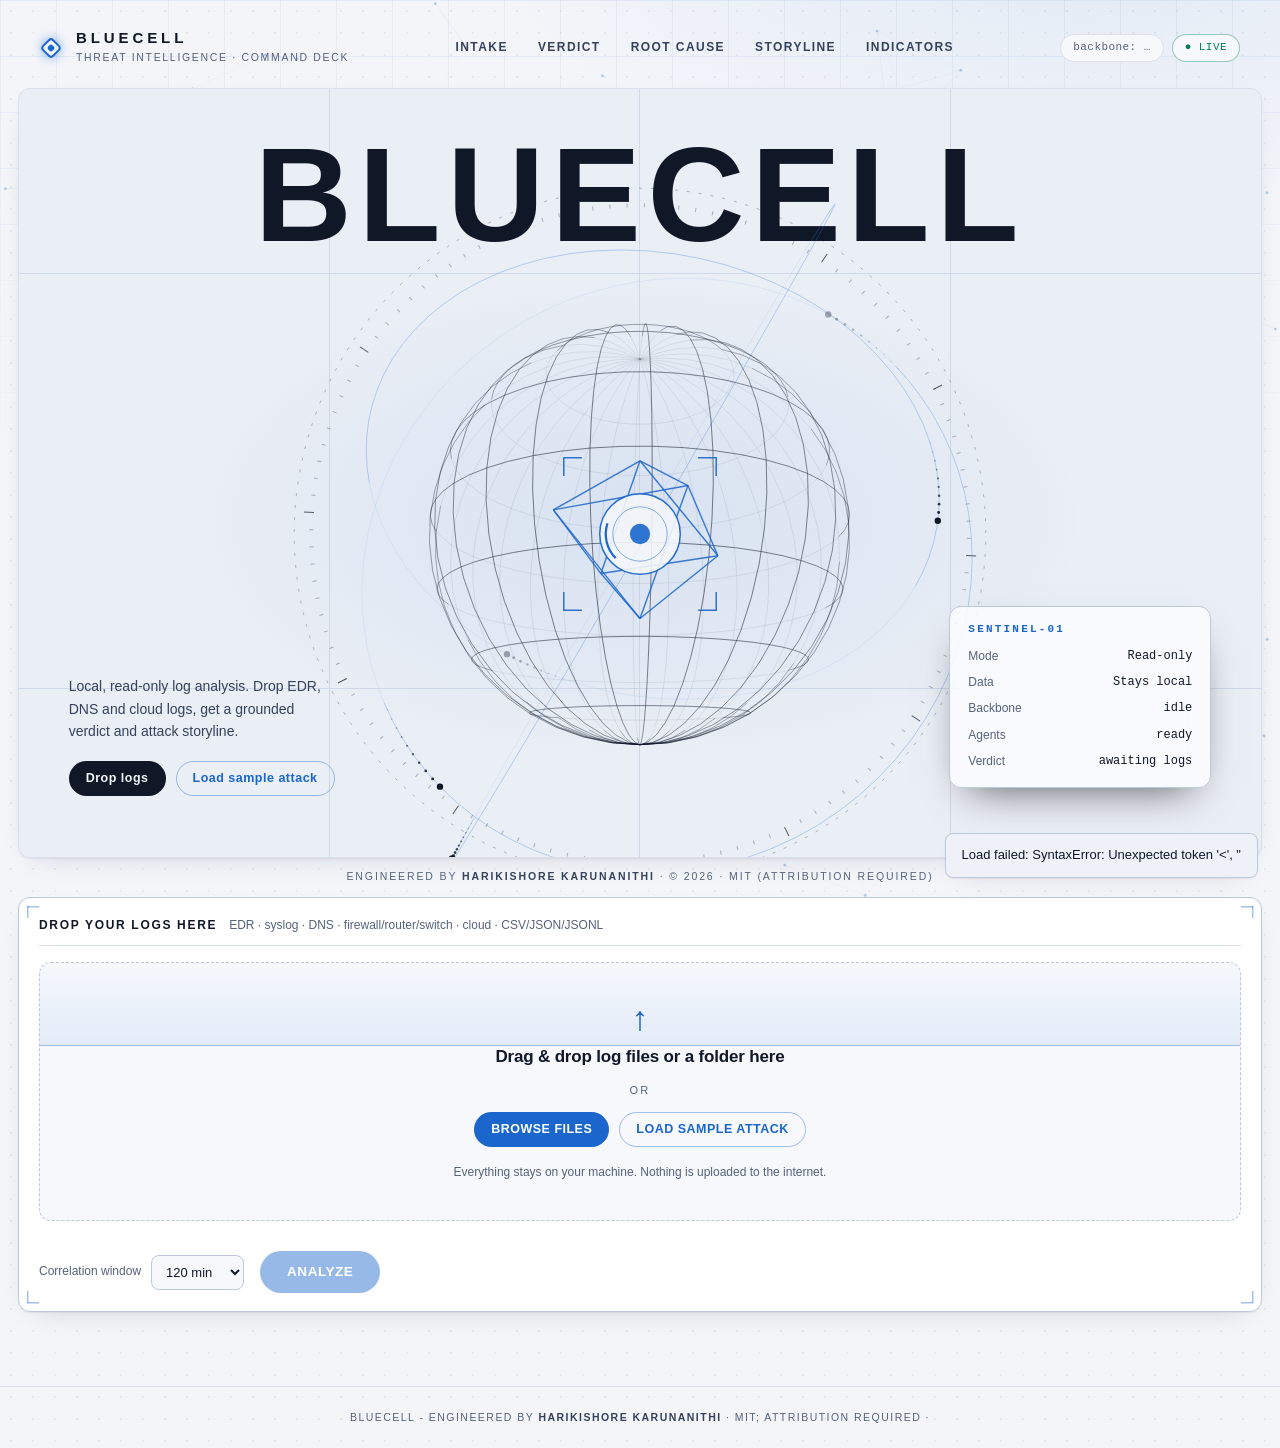
==== commit daf5e6dc: "web: add sentinel hero section and section nav to the dashboard - New hero stage with a procedural c" ====
--- a/src/bluecell/web/static/index.html
+++ b/src/bluecell/web/static/index.html
@@ -12,19 +12,49 @@
 <body>
   <canvas id="bg"></canvas>
   
-  <header class="topbar glass">
+  <header class="topbar">
     <div class="brand">
       <span class="logo" aria-hidden="true"></span>
       <div>
-        <h1>BLUECELL</h1>
+        <div class="wm">BLUECELL</div>
         <p class="tag">THREAT INTELLIGENCE · COMMAND DECK</p>
       </div>
     </div>
+    <nav class="topnav" aria-label="Sections">
+      <a href="#intake">Intake</a>
+      <a href="#verdict">Verdict</a>
+      <a href="#pinpointer-panel">Root cause</a>
+      <a href="#stage-wrap">Storyline</a>
+      <a href="#iocs">Indicators</a>
+    </nav>
     <div class="head-right">
       <span id="backbone" class="pill">backbone: …</span>
       <span id="live" class="pill live">● LIVE</span>
     </div>
   </header>
+
+  <section class="hero-stage" id="top">
+    <div class="hs-grid" aria-hidden="true"></div>
+    <h1 class="hs-title">BLUECELL</h1>
+    <canvas id="sentinel" aria-hidden="true"></canvas>
+    <div class="hs-copy">
+      <p>Local, read-only log analysis. Drop EDR, DNS and cloud logs, get a grounded verdict and attack storyline.</p>
+      <div class="hs-cta">
+        <button id="hs-drop" class="btn pill-solid" type="button">Drop logs</button>
+        <button id="hs-sample" class="btn ghost" type="button">Load sample attack</button>
+      </div>
+    </div>
+    <aside class="hs-card" aria-label="Sentinel status">
+      <div class="hs-card-h">SENTINEL-01</div>
+      <dl>
+        <dt>Mode</dt><dd>Read-only</dd>
+        <dt>Data</dt><dd>Stays local</dd>
+        <dt>Backbone</dt><dd id="hc-backbone">idle</dd>
+        <dt>Agents</dt><dd id="hc-agents">ready</dd>
+        <dt>Verdict</dt><dd id="hc-verdict">awaiting logs</dd>
+      </dl>
+    </aside>
+  </section>
 
   <div class="author-bar">
     ENGINEERED BY <strong>HARIKISHORE KARUNANITHI</strong> · © 2026 · MIT (ATTRIBUTION REQUIRED)
@@ -32,7 +62,7 @@
 
   <main id="app">
     <!-- ===== STEP 1: LOG INTAKE (drop zone) ===== -->
-    <section class="panel glass intake">
+    <section class="panel glass intake" id="intake">
       <div class="panel-head">
         <h2>DROP YOUR LOGS HERE</h2>
         <span class="sub">EDR · syslog · DNS · firewall/router/switch · cloud · CSV/JSON/JSONL</span>
@@ -142,5 +172,6 @@
 
   <div id="toast" class="toast hidden"></div>
   <script src="app.js"></script>
+  <script src="sentinel.js"></script>
 </body>
 </html>
--- a/src/bluecell/web/static/styles.css
+++ b/src/bluecell/web/static/styles.css
@@ -396,3 +396,155 @@
   *, *::before, *::after { animation: none !important; transition: none !important; scroll-behavior: auto !important; }
   #bg { display: none; }
 }
+
+/* ===================== futuristic layer =====================
+   1. accent glow on the two focal elements only
+   2. HUD framing: corner brackets, line grid, drop-zone scan sweep
+   3. boot sequence on load, staggered reveal on results
+   All motion is disabled by the reduced-motion block above. */
+
+/* 1. focal glow */
+.verdict.malicious { box-shadow: var(--shadow), 0 0 0 1px color-mix(in srgb, var(--crit) 30%, transparent), 0 0 44px -14px var(--crit); }
+.verdict.benign { box-shadow: var(--shadow), 0 0 40px -16px var(--low); }
+.verdict.review { box-shadow: var(--shadow), 0 0 40px -16px var(--med); }
+.verdict.malicious::before { box-shadow: 0 0 18px var(--crit); }
+.layer.active { box-shadow: 0 26px 34px -18px rgba(0,0,0,.55), 0 0 28px -4px var(--accent); }
+.beam { box-shadow: 0 0 10px var(--accent); }
+.logo::before { box-shadow: 0 0 12px -2px var(--accent); }
+.orbit .core { box-shadow: 0 0 0 6px var(--accent-soft), 0 0 36px -4px var(--accent); }
+.btn:not(.ghost):not(:disabled):hover { box-shadow: 0 0 22px -6px var(--accent); }
+
+/* 2a. HUD corner brackets on panels (inset so the 12px radius never clips them) */
+.panel {
+  --br: var(--accent-line); --bl: 12px;
+  background:
+    linear-gradient(var(--br), var(--br)) left 8px top 8px / var(--bl) 1.5px no-repeat,
+    linear-gradient(var(--br), var(--br)) left 8px top 8px / 1.5px var(--bl) no-repeat,
+    linear-gradient(var(--br), var(--br)) right 8px top 8px / var(--bl) 1.5px no-repeat,
+    linear-gradient(var(--br), var(--br)) right 8px top 8px / 1.5px var(--bl) no-repeat,
+    linear-gradient(var(--br), var(--br)) left 8px bottom 8px / var(--bl) 1.5px no-repeat,
+    linear-gradient(var(--br), var(--br)) left 8px bottom 8px / 1.5px var(--bl) no-repeat,
+    linear-gradient(var(--br), var(--br)) right 8px bottom 8px / var(--bl) 1.5px no-repeat,
+    linear-gradient(var(--br), var(--br)) right 8px bottom 8px / 1.5px var(--bl) no-repeat,
+    var(--surface);
+}
+.pinpointer { --br: color-mix(in srgb, var(--crit) 55%, transparent); }
+
+/* 2b. line grid behind everything, fading toward the bottom */
+body::before { content: ""; position: fixed; inset: 0; z-index: 0; pointer-events: none;
+  background:
+    linear-gradient(var(--grid-line) 1px, transparent 1px) 0 0 / 56px 56px,
+    linear-gradient(90deg, var(--grid-line) 1px, transparent 1px) 0 0 / 56px 56px;
+  -webkit-mask-image: linear-gradient(180deg, #000 0%, transparent 70%);
+  mask-image: linear-gradient(180deg, #000 0%, transparent 70%); }
+:root { --grid-line: rgba(90, 169, 255, .06); }
+@media (prefers-color-scheme: light) { :root { --grid-line: rgba(26, 102, 204, .07); } }
+
+/* 2c. scan sweep across the drop zone */
+.dropzone { overflow: hidden; }
+.dropzone > * { position: relative; z-index: 1; }
+.dropzone::after { content: ""; position: absolute; left: 0; right: 0; top: 0; height: 32%;
+  background: linear-gradient(180deg, transparent, var(--accent-soft));
+  border-bottom: 1px solid var(--accent-line); pointer-events: none;
+  animation: scan 6s linear infinite; }
+.dropzone.drag::after { animation-duration: 1.6s; }
+@keyframes scan { from { transform: translateY(-100%); } to { transform: translateY(312%); } }
+
+/* 3. boot sequence */
+.topbar, .author-bar, .intake, .foot { animation: boot .8s var(--ease) backwards; }
+.topbar { animation-delay: .05s; }
+.author-bar { animation-delay: .2s; }
+.intake { animation-delay: .35s; }
+.foot { animation-delay: .6s; }
+.topbar h1 { animation: boot-type 1s steps(8, end) .25s backwards; }
+.pill { animation: boot .6s var(--ease) .5s backwards; }
+@keyframes boot { from { opacity: 0; transform: translateY(10px); clip-path: inset(0 0 100% 0); } to { clip-path: inset(0 0 0 0); } }
+@keyframes boot-type { from { clip-path: inset(0 100% 0 0); } to { clip-path: inset(0 0 0 0); } }
+#results.show > :nth-child(5) { animation-delay: .24s; }
+#results.show > :nth-child(6) { animation-delay: .30s; }
+#results.show > :nth-child(7) { animation-delay: .36s; }
+#results.show > :nth-child(8) { animation-delay: .42s; }
+#results.show > :nth-child(9) { animation-delay: .48s; }
+#results.show .panel-head h2 { animation: boot .7s var(--ease) .2s backwards; }
+.hero .metric { animation: boot .7s var(--ease) backwards; }
+.hero .metric:nth-child(2) { animation-delay: .08s; }
+.hero .metric:nth-child(3) { animation-delay: .16s; }
+.hero .metric:nth-child(4) { animation-delay: .24s; }
+
+/* ===================== hero stage: defense-robotics front =====================
+   Black stage, oversized wordmark, procedural 3D sentinel (sentinel.js), hairline
+   frame grid, floating status card. Buttons are pills everywhere (rule: buttons pill,
+   panels 12px, inputs 8px, badges pill). */
+.btn { border-radius: 999px; }
+.btn.pill-solid { background: var(--ink); color: var(--bg); }
+.btn.pill-solid:hover { background: var(--accent-2); color: var(--accent-ink); }
+
+.topbar { background: transparent; border: 0; box-shadow: none; }
+.topbar .wm { font-size: 15px; font-weight: 800; letter-spacing: .26em; color: var(--ink); line-height: 1.1; }
+.topnav { display: flex; gap: 30px; }
+.topnav a { color: var(--ink-2); text-decoration: none; font-size: 12px; font-weight: 600;
+  letter-spacing: .12em; text-transform: uppercase; padding: 6px 0; border-bottom: 1px solid transparent;
+  transition: color .2s var(--ease), border-color .2s var(--ease); }
+.topnav a:hover { color: var(--accent-2); border-color: var(--accent-line); }
+
+.hero-stage { position: relative; width: calc(100% - 36px); max-width: 1304px; margin: 6px auto 0;
+  min-height: clamp(560px, calc(100dvh - 130px), 780px); overflow: hidden; isolation: isolate;
+  border: 1px solid var(--line); border-radius: var(--r-panel);
+  background:
+    radial-gradient(closest-side at 50% 56%, var(--accent-soft), transparent 72%),
+    var(--bg-2);
+  box-shadow: var(--shadow); animation: boot 1s var(--ease) .1s backwards; }
+
+/* hairline frame: 4 columns, 3 rows */
+.hs-grid { position: absolute; inset: 0; z-index: 0; pointer-events: none;
+  --l: var(--line-strong);
+  background:
+    linear-gradient(90deg, transparent calc(25% - .5px), var(--l) calc(25% - .5px) calc(25% + .5px), transparent calc(25% + .5px)),
+    linear-gradient(90deg, transparent calc(50% - .5px), var(--l) calc(50% - .5px) calc(50% + .5px), transparent calc(50% + .5px)),
+    linear-gradient(90deg, transparent calc(75% - .5px), var(--l) calc(75% - .5px) calc(75% + .5px), transparent calc(75% + .5px)),
+    linear-gradient(180deg, transparent calc(24% - .5px), var(--l) calc(24% - .5px) calc(24% + .5px), transparent calc(24% + .5px)),
+    linear-gradient(180deg, transparent calc(78% - .5px), var(--l) calc(78% - .5px) calc(78% + .5px), transparent calc(78% + .5px));
+  opacity: .55; }
+
+.hs-title { position: absolute; z-index: 1; top: 5%; left: 50%; transform: translateX(-50%);
+  margin: 0; font-size: clamp(52px, 10.5vw, 150px); font-weight: 800; line-height: 1;
+  letter-spacing: .05em; color: var(--ink); white-space: nowrap;
+  animation: boot-type 1.3s steps(8, end) .3s backwards; }
+
+#sentinel { position: absolute; z-index: 2; inset: 6% 0 -10% 0; margin: auto;
+  height: min(106%, 760px); aspect-ratio: 1; width: auto; max-width: 100%;
+  animation: sentinel-in 1.6s var(--ease) .45s backwards; pointer-events: none; }
+@keyframes sentinel-in { from { opacity: 0; transform: scale(.86) rotate(-6deg); } }
+
+.hs-copy { position: absolute; z-index: 3; left: 4%; bottom: 8%; width: min(340px, 30%); animation: boot .9s var(--ease) .8s backwards; }
+.hs-copy p { margin: 0 0 18px; font-size: 14px; line-height: 1.6; color: var(--ink-2); max-width: 34ch; }
+.hs-cta { display: flex; gap: 10px; flex-wrap: wrap; }
+
+.hs-card { position: absolute; z-index: 3; right: 4%; bottom: 9%; width: min(262px, 24%);
+  padding: 16px 18px; border-radius: var(--r-panel); border: 1px solid var(--line-strong);
+  background: color-mix(in srgb, var(--surface) 72%, transparent);
+  -webkit-backdrop-filter: blur(16px) saturate(140%); backdrop-filter: blur(16px) saturate(140%);
+  box-shadow: inset 0 1px 0 rgba(255,255,255,.06), 0 18px 40px -20px rgba(0,0,0,.7);
+  animation: boot .9s var(--ease) 1s backwards; }
+.hs-card-h { font: 700 11px var(--mono); letter-spacing: .2em; color: var(--accent); margin-bottom: 12px; }
+.hs-card dl { margin: 0; display: grid; grid-template-columns: auto 1fr; gap: 7px 14px; font-size: 12px; }
+.hs-card dt { color: var(--muted); }
+.hs-card dd { margin: 0; text-align: right; font-family: var(--mono); color: var(--ink); }
+@media (prefers-reduced-transparency: reduce) { .hs-card { background: var(--surface); -webkit-backdrop-filter: none; backdrop-filter: none; } }
+
+body::before { -webkit-mask-image: linear-gradient(180deg, #000 0%, transparent 55%); mask-image: linear-gradient(180deg, #000 0%, transparent 55%); }
+
+@media (max-width: 1100px) { .topnav { display: none; } }
+@media (max-width: 900px) {
+  .hero-stage { display: flex; flex-direction: column; align-items: center; min-height: 0;
+    padding: 28px 18px 24px; gap: 18px; width: calc(100% - 24px); }
+  .hs-title { position: static; transform: none; font-size: clamp(40px, 15vw, 96px); }
+  #sentinel { position: relative; inset: auto; margin: -10px 0; height: auto; width: min(100%, 480px); }
+  .hs-copy, .hs-card { position: static; width: 100%; max-width: 420px; }
+  .hs-grid { opacity: .3; }
+}
+@media (max-width: 600px) {
+  #backbone { display: none; }
+  .author-bar { padding: 10px 14px 4px; letter-spacing: .08em; line-height: 1.7; }
+  .topbar .wm { font-size: 13px; letter-spacing: .2em; }
+}
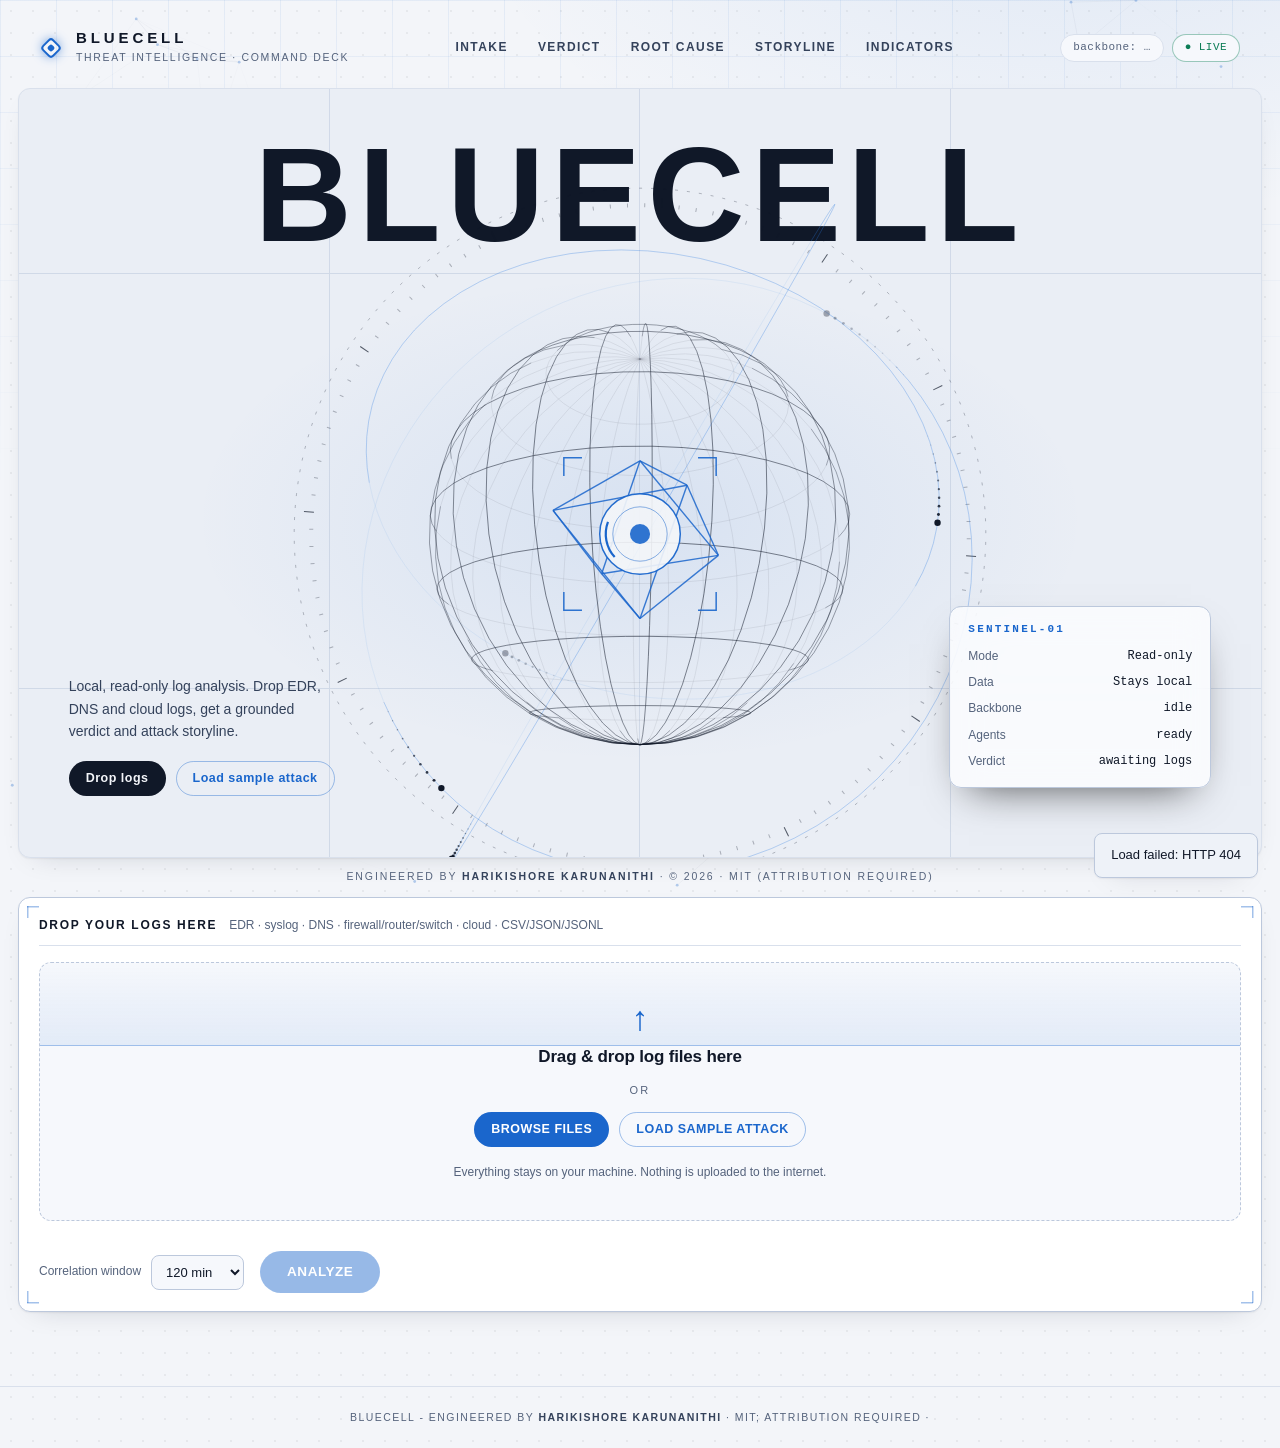
==== commit 8a4dc5ee: "web/cli: per-client staging, report matches screen, cleaner failures Found by a bug-hunter agent, fi" ====
--- a/src/bluecell/web/static/index.html
+++ b/src/bluecell/web/static/index.html
@@ -69,7 +69,7 @@
       </div>
       <div id="dropzone" class="dropzone">
         <div class="dz-icon" aria-hidden="true">&#8593;</div>
-        <div class="dz-title">Drag &amp; drop log files or a folder here</div>
+        <div class="dz-title">Drag &amp; drop log files here</div>
         <div class="dz-or">or</div>
         <div class="dz-actions">
           <button id="browse" class="btn">BROWSE FILES</button>
--- a/src/bluecell/web/static/styles.css
+++ b/src/bluecell/web/static/styles.css
@@ -65,7 +65,7 @@
 html, body { margin: 0; min-height: 100%; }
 body {
   background:
-    radial-gradient(900px 480px at 85% -8%, var(--accent-soft), transparent 70%),
+    radial-gradient(900px 480px at 85% -8%, var(--tint, var(--accent-soft)), transparent 70%),
     radial-gradient(var(--grid-dot) 1px, transparent 1px) 0 0 / 22px 22px,
     var(--bg);
   color: var(--ink);
@@ -184,6 +184,7 @@
 .verdict .vhead { font-size: 19px; font-weight: 650; letter-spacing: -.015em; }
 .verdict .vconf { color: var(--muted); font: 500 11.5px var(--mono); margin-left: auto; }
 .verdict .vwhy { margin: 12px 0 6px; font-size: 14px; line-height: 1.7; color: var(--ink-2); max-width: 80ch; }
+.verdict .voverride, .narrative .voverride { margin-top: 10px; font: 12px/1.5 var(--mono); color: var(--muted); }
 .verdict .vchecks { margin: 6px 0 0; padding-left: 0; list-style: none; }
 .verdict .vchecks li { font-size: 13px; padding: 5px 0 5px 24px; position: relative; color: var(--ink-2); }
 .verdict .vchecks li::before { content: ""; position: absolute; left: 4px; top: 11px; width: 10px; height: 5px;
@@ -491,7 +492,7 @@
   min-height: clamp(560px, calc(100dvh - 130px), 780px); overflow: hidden; isolation: isolate;
   border: 1px solid var(--line); border-radius: var(--r-panel);
   background:
-    radial-gradient(closest-side at 50% 56%, var(--accent-soft), transparent 72%),
+    radial-gradient(closest-side at 50% 56%, var(--tint, var(--accent-soft)), transparent 72%),
     var(--bg-2);
   box-shadow: var(--shadow); animation: boot 1s var(--ease) .1s backwards; }
 
@@ -548,3 +549,9 @@
   .author-bar { padding: 10px 14px 4px; letter-spacing: .08em; line-height: 1.7; }
   .topbar .wm { font-size: 13px; letter-spacing: .2em; }
 }
+
+/* ---- verdict tint: body[data-threat] is set by renderVerdict() in app.js ---- */
+body[data-threat="malicious"] { --tint: color-mix(in srgb, var(--crit) 16%, transparent); --threat: var(--crit); }
+body[data-threat="review"] { --tint: color-mix(in srgb, var(--med) 14%, transparent); --threat: var(--med); }
+body[data-threat="benign"] { --tint: color-mix(in srgb, var(--low) 12%, transparent); --threat: var(--low); }
+body[data-threat] #hc-verdict { color: var(--threat); font-weight: 600; }
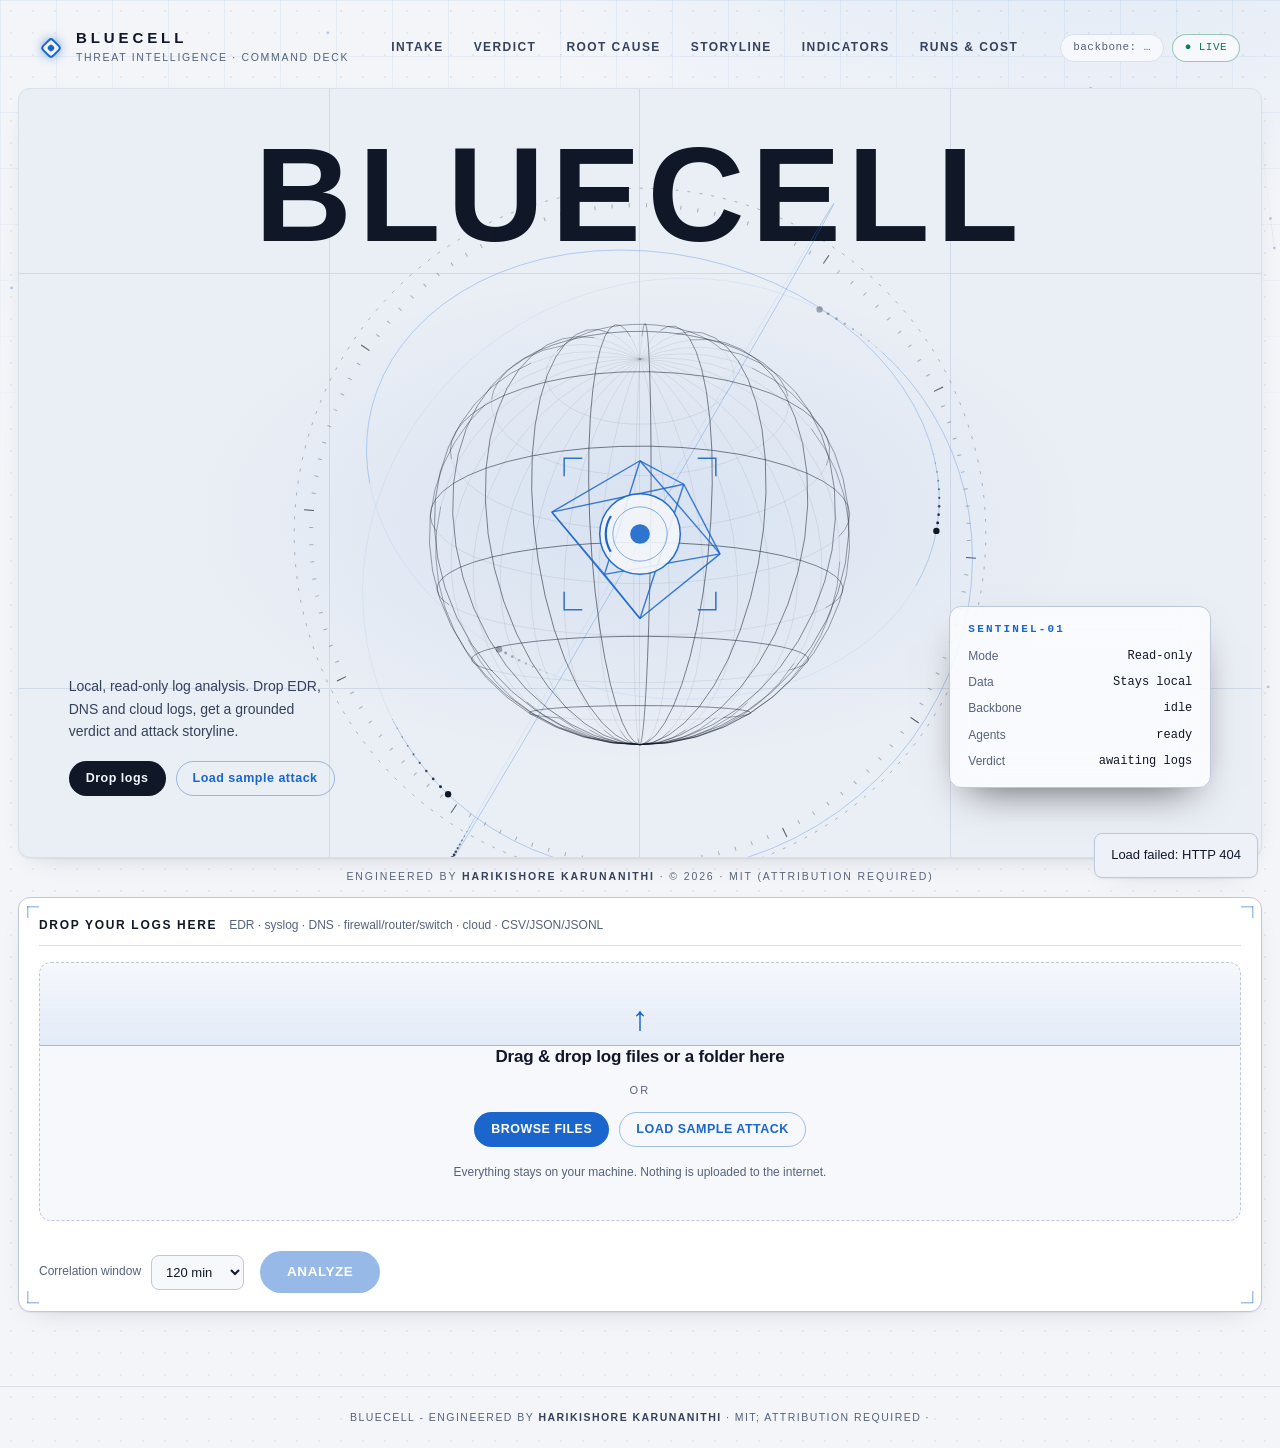
==== commit 046c1f84: "Add eval suite, run tracing/cost accounting, and runs dashboard - evals/cases (9 synthetic cases), b" ====
--- a/src/bluecell/web/static/index.html
+++ b/src/bluecell/web/static/index.html
@@ -26,6 +26,7 @@
       <a href="#pinpointer-panel">Root cause</a>
       <a href="#stage-wrap">Storyline</a>
       <a href="#iocs">Indicators</a>
+      <a href="runs.html">Runs &amp; cost</a>
     </nav>
     <div class="head-right">
       <span id="backbone" class="pill">backbone: …</span>
@@ -69,7 +70,7 @@
       </div>
       <div id="dropzone" class="dropzone">
         <div class="dz-icon" aria-hidden="true">&#8593;</div>
-        <div class="dz-title">Drag &amp; drop log files here</div>
+        <div class="dz-title">Drag &amp; drop log files or a folder here</div>
         <div class="dz-or">or</div>
         <div class="dz-actions">
           <button id="browse" class="btn">BROWSE FILES</button>
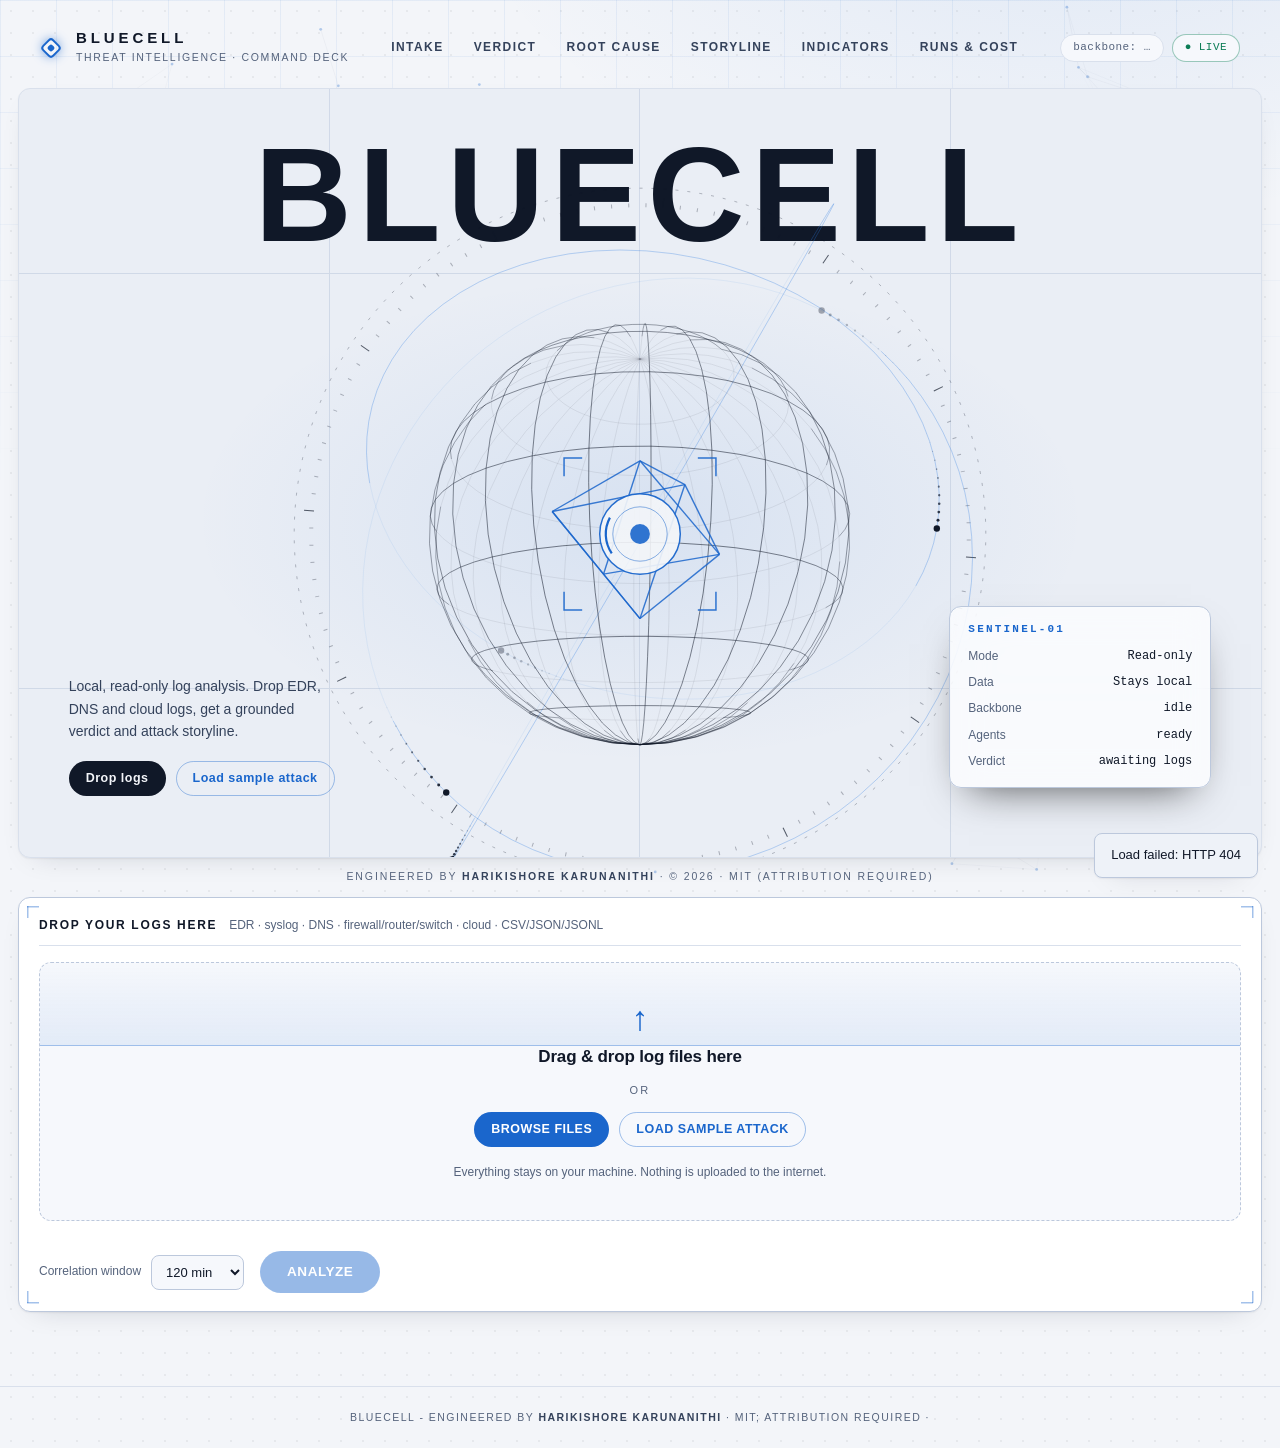
==== commit 4d8be62e: "Merge evals, run tracing/cost accounting and runs dashboard Conflicts resolved: - llm/backbone.py: k" ====
--- a/src/bluecell/web/static/index.html
+++ b/src/bluecell/web/static/index.html
@@ -70,7 +70,7 @@
       </div>
       <div id="dropzone" class="dropzone">
         <div class="dz-icon" aria-hidden="true">&#8593;</div>
-        <div class="dz-title">Drag &amp; drop log files or a folder here</div>
+        <div class="dz-title">Drag &amp; drop log files here</div>
         <div class="dz-or">or</div>
         <div class="dz-actions">
           <button id="browse" class="btn">BROWSE FILES</button>
